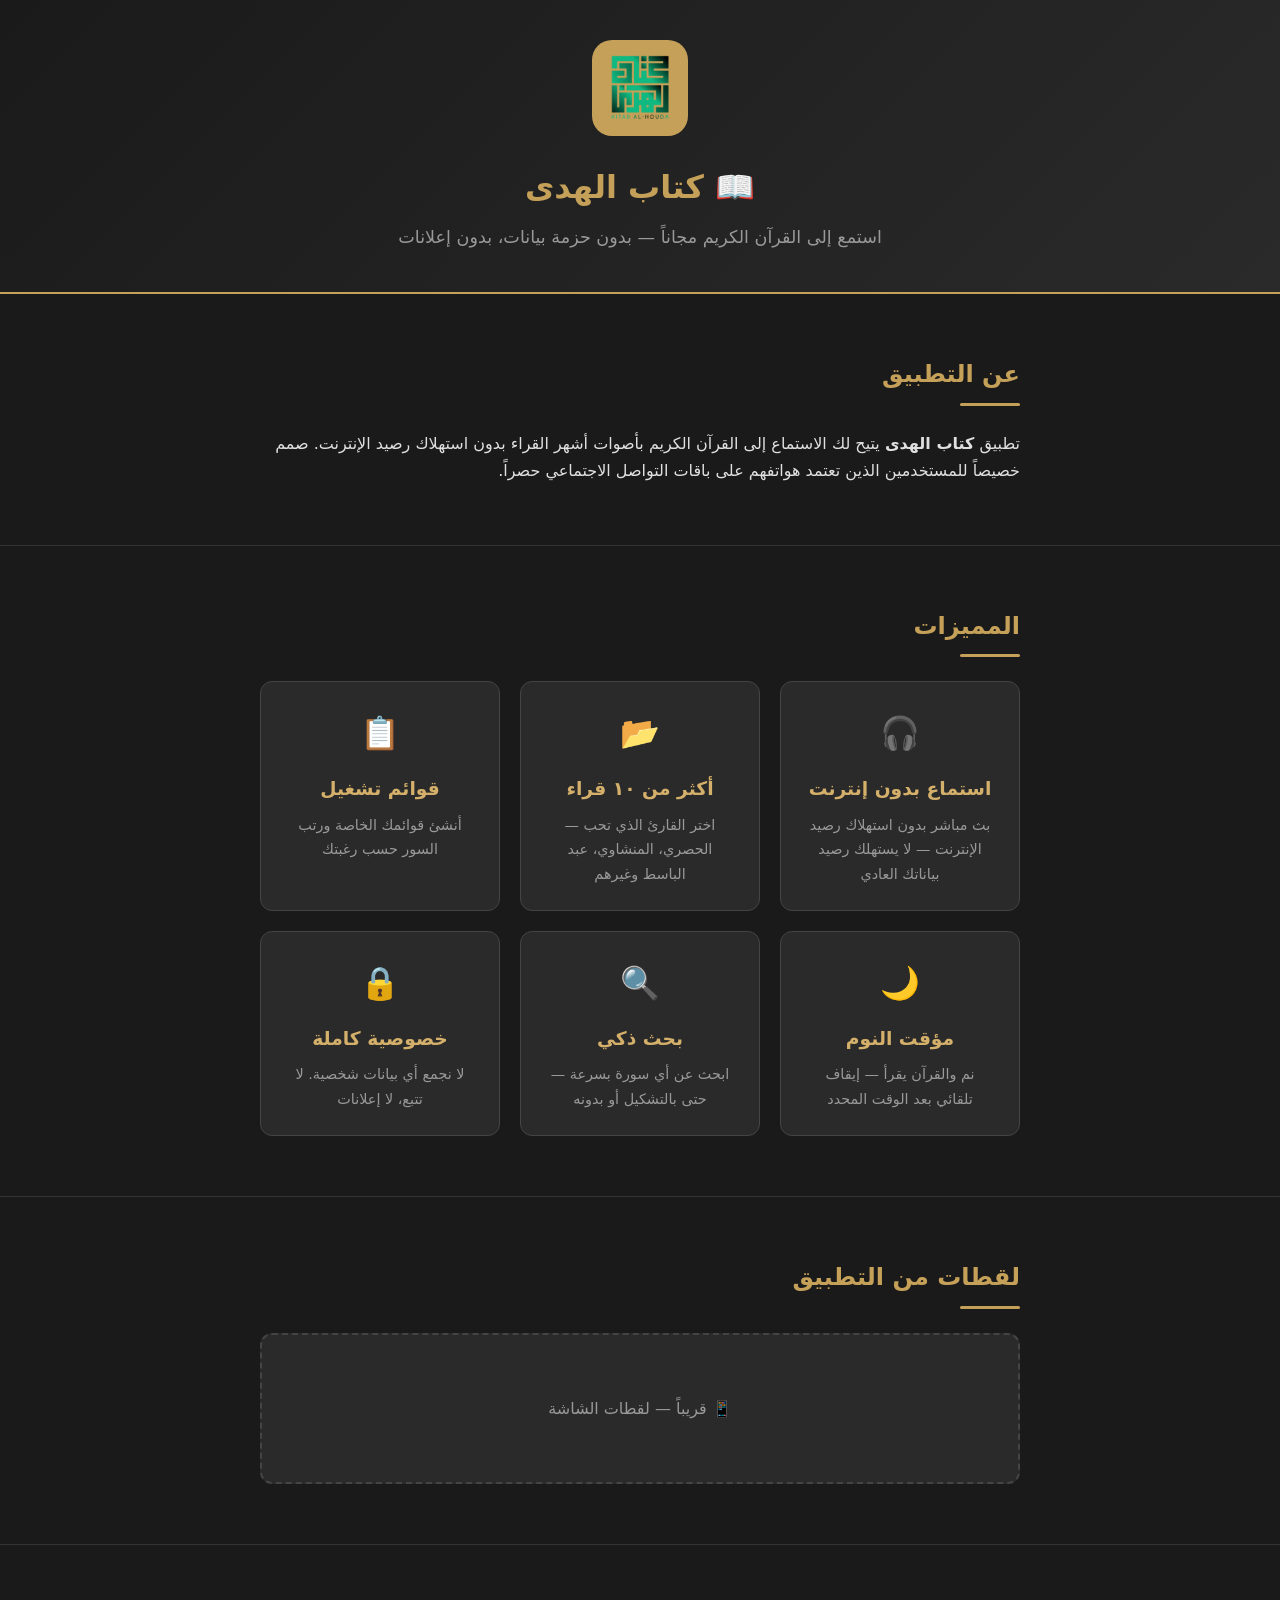
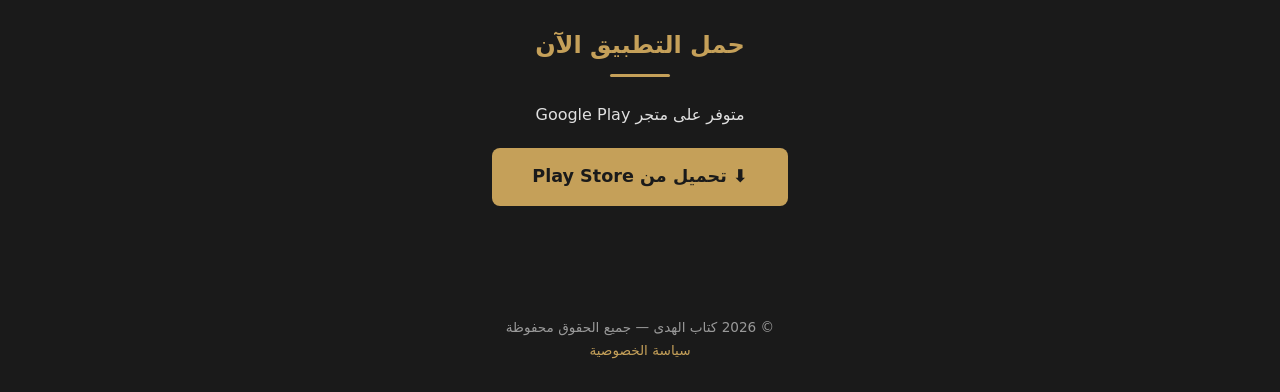
==== index.html @ c857f9ff "site: remove explicit Meta/Facebook/Messenger mentions from index and privacy page" ====
<!DOCTYPE html>
<html lang="ar" dir="rtl">
<head>
  <meta charset="UTF-8">
  <meta name="viewport" content="width=device-width, initial-scale=1.0">
  <title>كتاب الهدى — القرآن الكريم بدون إنترنت</title>
  <link rel="icon" href="assets/icon.png">
  <link rel="stylesheet" href="assets/style.css">
</head>
<body>

<header>
  <div class="container">
    <img src="assets/icon.png" alt="شعار كتاب الهدى">
    <h1>📖 كتاب الهدى</h1>
    <p>استمع إلى القرآن الكريم مجاناً — بدون حزمة بيانات، بدون إعلانات</p>
  </div>
</header>

<section id="about">
  <div class="container">
    <h2>عن التطبيق</h2>
    <p>
      تطبيق <strong>كتاب الهدى</strong> يتيح لك الاستماع إلى القرآن الكريم بأصوات أشهر القراء
      بدون استهلاك رصيد الإنترنت. صمم خصيصاً للمستخدمين الذين تعتمد هواتفهم على
      باقات التواصل الاجتماعي حصراً.
    </p>
  </div>
</section>

<section id="features">
  <div class="container">
    <h2>المميزات</h2>
    <div class="features-grid">
      <div class="feature-card">
        <div class="icon">🎧</div>
        <h3>استماع بدون إنترنت</h3>
        <p>بث مباشر بدون استهلاك رصيد الإنترنت — لا يستهلك رصيد بياناتك العادي</p>
      </div>
      <div class="feature-card">
        <div class="icon">📂</div>
        <h3>أكثر من ١٠ قراء</h3>
        <p>اختر القارئ الذي تحب — الحصري، المنشاوي، عبد الباسط وغيرهم</p>
      </div>
      <div class="feature-card">
        <div class="icon">📋</div>
        <h3>قوائم تشغيل</h3>
        <p>أنشئ قوائمك الخاصة ورتب السور حسب رغبتك</p>
      </div>
      <div class="feature-card">
        <div class="icon">🌙</div>
        <h3>مؤقت النوم</h3>
        <p>نم والقرآن يقرأ — إيقاف تلقائي بعد الوقت المحدد</p>
      </div>
      <div class="feature-card">
        <div class="icon">🔍</div>
        <h3>بحث ذكي</h3>
        <p>ابحث عن أي سورة بسرعة — حتى بالتشكيل أو بدونه</p>
      </div>
      <div class="feature-card">
        <div class="icon">🔒</div>
        <h3>خصوصية كاملة</h3>
        <p>لا نجمع أي بيانات شخصية. لا تتبع، لا إعلانات</p>
      </div>
    </div>
  </div>
</section>

<section id="screenshots">
  <div class="container">
    <h2>لقطات من التطبيق</h2>
    <div class="screenshot-area">
      📱 قريباً — لقطات الشاشة
    </div>
  </div>
</section>

<section id="download" class="cta">
  <div class="container">
    <h2>حمل التطبيق الآن</h2>
    <p>متوفر على متجر Google Play</p>
    <a href="#" class="btn">⬇️ تحميل من Play Store</a>
  </div>
</section>

<footer>
  <div class="container">
    <p>© 2026 كتاب الهدى — جميع الحقوق محفوظة</p>
    <p><a href="privacy.html">سياسة الخصوصية</a></p>
  </div>
</footer>

</body>
</html>
---- assets/style.css ----
:root {
  --gold: #C5A059;
  --gold-light: #D4B06A;
  --dark: #1a1a1a;
  --dark2: #2a2a2a;
  --text: #e0e0e0;
  --text-dim: #999;
}

*, *::before, *::after {
  margin: 0;
  padding: 0;
  box-sizing: border-box;
}

html { scroll-behavior: smooth; }

body {
  font-family: 'Segoe UI', system-ui, -apple-system, sans-serif;
  background: var(--dark);
  color: var(--text);
  line-height: 1.7;
  direction: rtl;
}

.container {
  max-width: 800px;
  margin: 0 auto;
  padding: 0 20px;
}

/* Header */
header {
  background: linear-gradient(135deg, var(--dark) 0%, var(--dark2) 100%);
  border-bottom: 2px solid var(--gold);
  padding: 40px 0;
  text-align: center;
}

header img {
  width: 96px;
  height: 96px;
  border-radius: 20px;
  margin-bottom: 16px;
}

header h1 {
  font-size: 2rem;
  color: var(--gold);
  margin-bottom: 8px;
}

header p {
  color: var(--text-dim);
  font-size: 1.1rem;
}

/* Sections */
section {
  padding: 60px 0;
  border-bottom: 1px solid #333;
}

section:last-of-type { border-bottom: none; }

h2 {
  color: var(--gold);
  font-size: 1.5rem;
  margin-bottom: 24px;
}

h2::after {
  content: '';
  display: block;
  width: 60px;
  height: 3px;
  background: var(--gold);
  margin-top: 8px;
  border-radius: 2px;
}

/* Features */
.features-grid {
  display: grid;
  grid-template-columns: repeat(auto-fit, minmax(200px, 1fr));
  gap: 20px;
}

.feature-card {
  background: var(--dark2);
  border: 1px solid #444;
  border-radius: 12px;
  padding: 24px;
  text-align: center;
  transition: border-color .3s;
}

.feature-card:hover { border-color: var(--gold); }

.feature-card .icon {
  font-size: 2rem;
  margin-bottom: 12px;
}

.feature-card h3 {
  color: var(--gold-light);
  margin-bottom: 8px;
}

.feature-card p { font-size: .9rem; color: var(--text-dim); }

/* Screenshot placeholder */
.screenshot-area {
  background: var(--dark2);
  border: 2px dashed #444;
  border-radius: 12px;
  padding: 60px 20px;
  text-align: center;
  color: var(--text-dim);
}

/* CTA */
.cta {
  text-align: center;
  padding: 80px 0;
}

.cta h2 { text-align: center; }
.cta h2::after { margin: 8px auto 0; }

.btn {
  display: inline-block;
  background: var(--gold);
  color: var(--dark);
  font-weight: bold;
  font-size: 1.1rem;
  padding: 14px 40px;
  border-radius: 8px;
  text-decoration: none;
  margin-top: 20px;
  transition: background .3s;
}

.btn:hover { background: var(--gold-light); }

footer {
  text-align: center;
  padding: 30px 0;
  color: var(--text-dim);
  font-size: .85rem;
}

footer a { color: var(--gold); text-decoration: none; }
footer a:hover { text-decoration: underline; }

/* Privacy page */
.privacy-content { padding: 40px 0; }

.privacy-content h1 {
  color: var(--gold);
  font-size: 1.8rem;
  margin-bottom: 8px;
}

.privacy-content .update-date {
  color: var(--text-dim);
  font-size: .9rem;
  margin-bottom: 32px;
}

.privacy-content h2 {
  font-size: 1.2rem;
  margin-top: 32px;
  margin-bottom: 12px;
  color: var(--gold-light);
}

.privacy-content p { margin-bottom: 16px; }
.privacy-content ul { margin: 0 20px 16px; }
.privacy-content li { margin-bottom: 8px; }

@media (max-width: 600px) {
  header h1 { font-size: 1.5rem; }
  .features-grid { grid-template-columns: 1fr; }
}
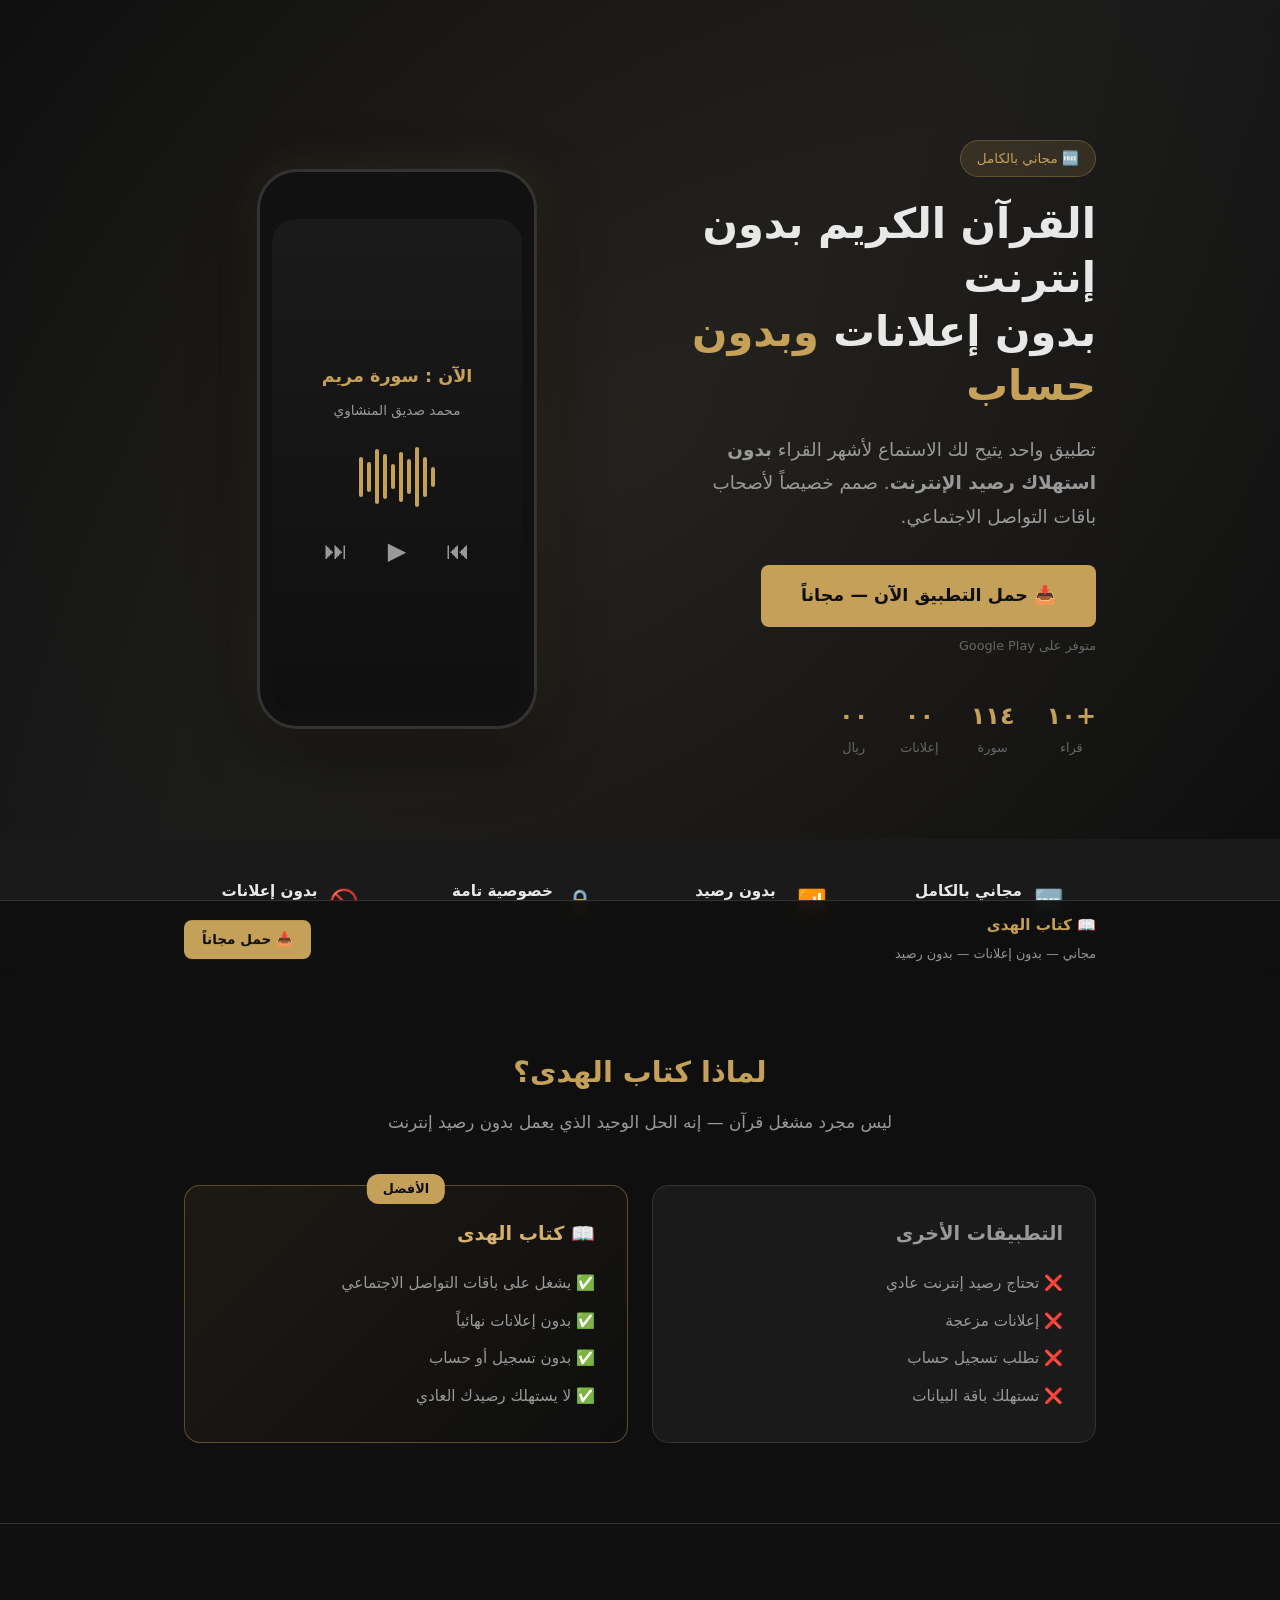
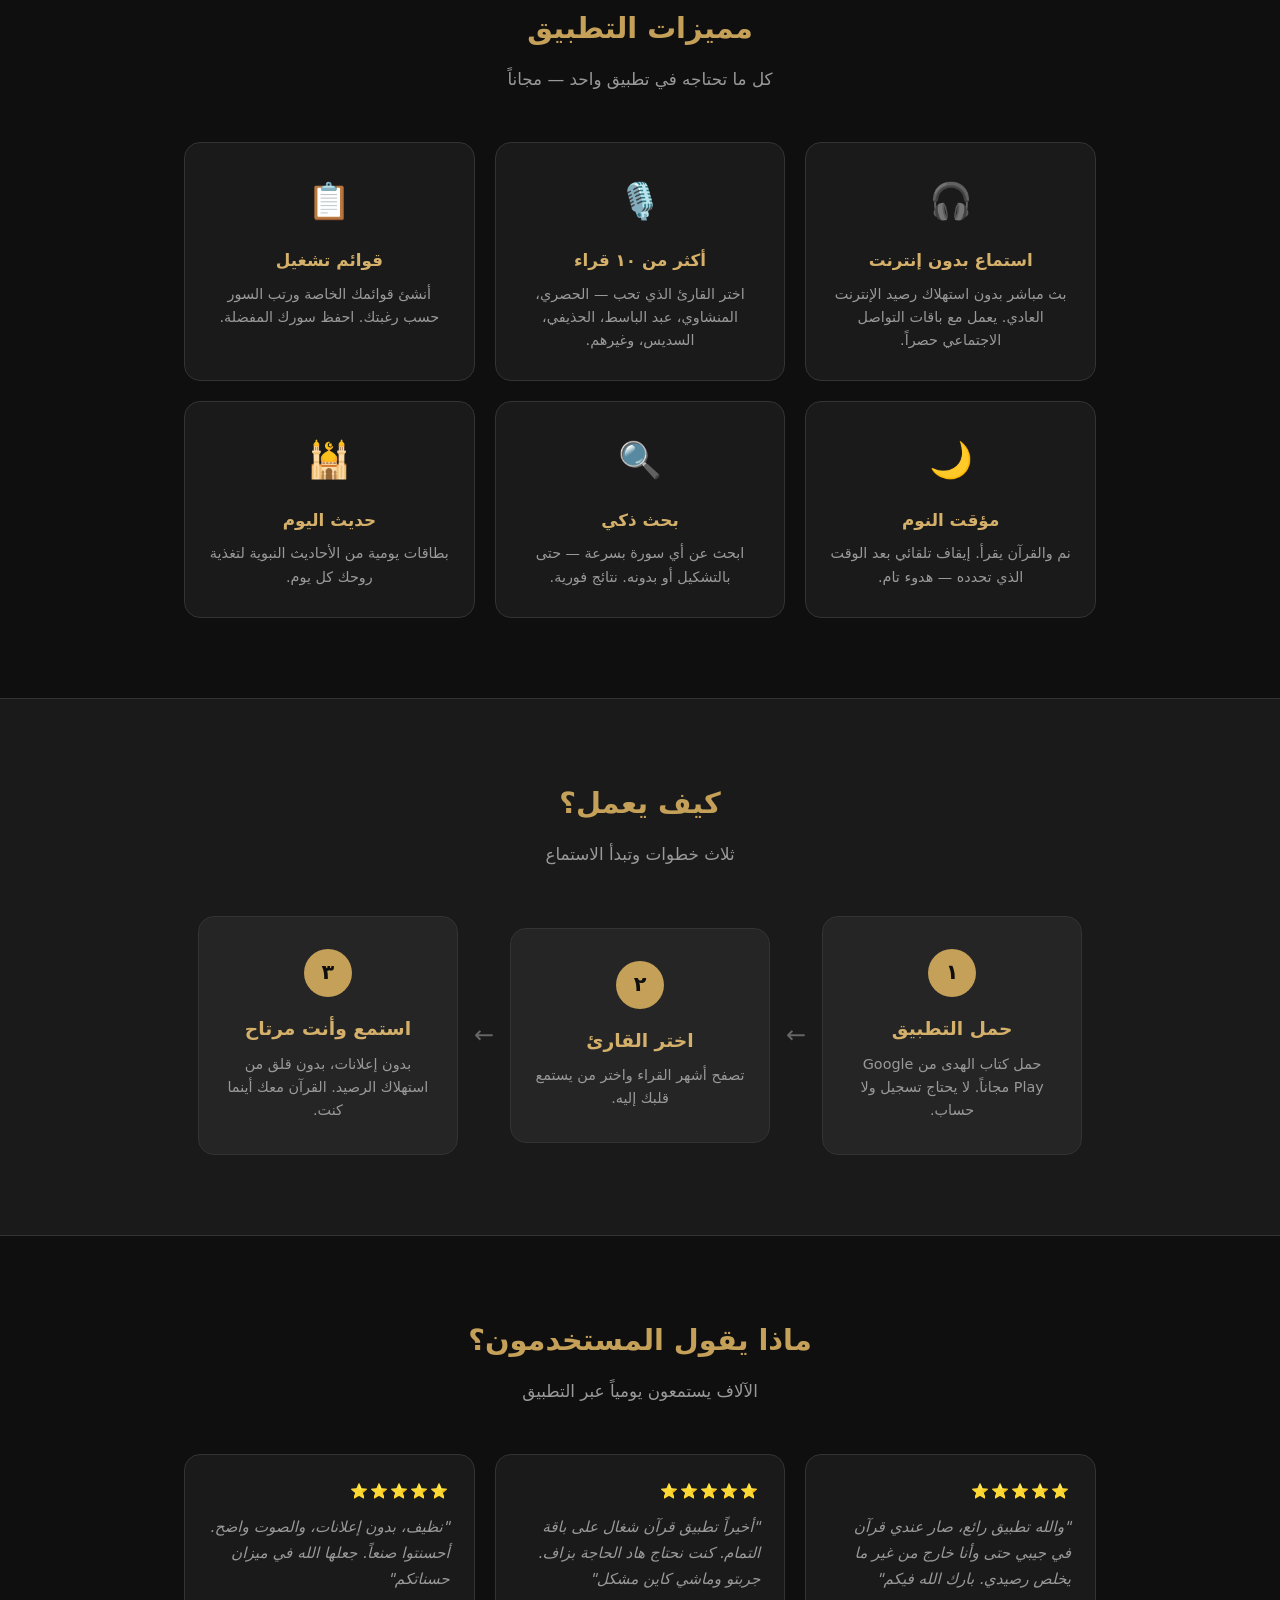
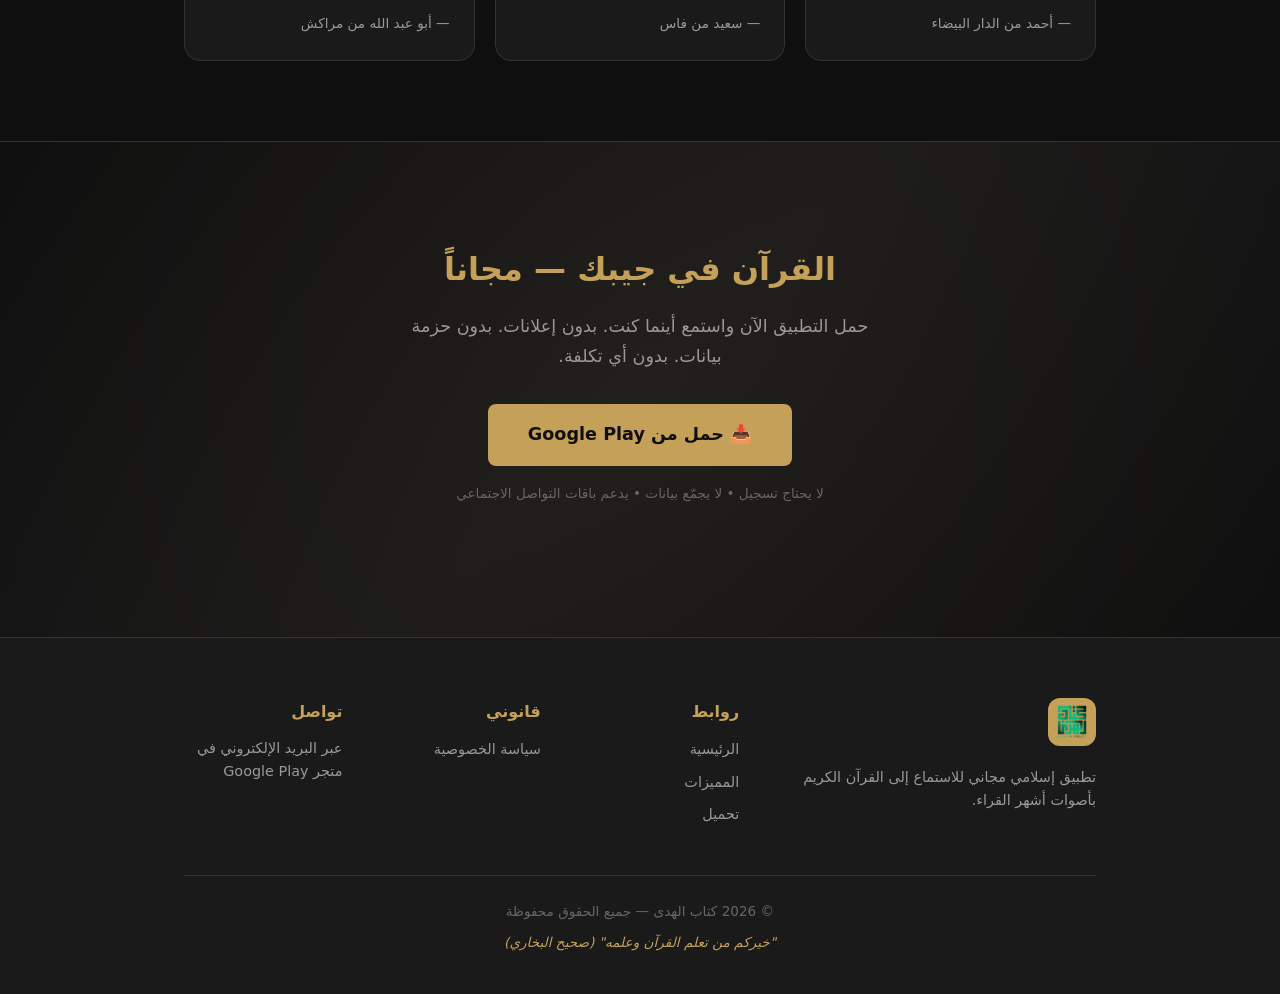
==== commit 673c09ec: "refactor: complete site redesign — conversion-focused landing page - Hero with phone mockup and anim" ====
--- a/index.html
+++ b/index.html
@@ -3,92 +3,338 @@
 <head>
   <meta charset="UTF-8">
   <meta name="viewport" content="width=device-width, initial-scale=1.0">
-  <title>كتاب الهدى — القرآن الكريم بدون إنترنت</title>
+  <title>كتاب الهدى — القرآن الكريم بدون إنترنت وبدون إعلانات</title>
+  <meta name="description" content="تطبيق إسلامي مجاني للاستماع إلى القرآن الكريم بأصوات أشهر القراء. بدون حزمة بيانات، بدون إعلانات، بدون تسجيل.">
   <link rel="icon" href="assets/icon.png">
   <link rel="stylesheet" href="assets/style.css">
+
+  <!-- Open Graph -->
+  <meta property="og:title" content="كتاب الهدى — القرآن الكريم بدون إنترنت">
+  <meta property="og:description" content="تطبيق مجاني للاستماع إلى القرآن الكريم بأصوات أشهر القراء. بدون حزمة بيانات، بدون إعلانات.">
+  <meta property="og:image" content="https://kitab-al-huda.github.io/assets/icon.png">
+  <meta property="og:url" content="https://kitab-al-huda.github.io">
+  <meta property="og:type" content="website">
+  <meta property="og:locale" content="ar_AR">
+
+  <!-- Twitter Card -->
+  <meta name="twitter:card" content="summary">
+  <meta name="twitter:title" content="كتاب الهدى — القرآن الكريم بدون إنترنت">
+  <meta name="twitter:description" content="تطبيق مجاني للاستماع إلى القرآن الكريم بأصوات أشهر القراء.">
+
+  <!-- Schema.org -->
+  <script type="application/ld+json">
+  {
+    "@context": "https://schema.org",
+    "@type": "MobileApplication",
+    "name": "كتاب الهدى",
+    "operatingSystem": "Android",
+    "applicationCategory": "Lifestyle",
+    "description": "تطبيق إسلامي مجاني للاستماع إلى القرآن الكريم. بدون حزمة بيانات، بدون إعلانات، بدون تسجيل.",
+    "offers": {
+      "@type": "Offer",
+      "price": "0",
+      "priceCurrency": "USD"
+    }
+  }
+  </script>
 </head>
 <body>
 
-<header>
-  <div class="container">
-    <img src="assets/icon.png" alt="شعار كتاب الهدى">
-    <h1>📖 كتاب الهدى</h1>
-    <p>استمع إلى القرآن الكريم مجاناً — بدون حزمة بيانات، بدون إعلانات</p>
+  <!-- ====== Sticky Nav ====== -->
+  <nav class="sticky-nav" id="stickyNav">
+    <div class="nav-inner">
+      <div class="nav-logo">
+        <img src="assets/icon.png" alt="كتاب الهدى">
+        <span>كتاب الهدى</span>
+      </div>
+      <a href="#" class="btn btn-sm nav-cta">⬇️ تحميل مجاني</a>
+    </div>
+  </nav>
+
+  <!-- ====== Hero ====== -->
+  <section class="hero">
+    <div class="container hero-grid">
+      <div class="hero-content fade-in">
+        <div class="hero-badge">🆓 مجاني بالكامل</div>
+        <h1>القرآن الكريم بدون إنترنت<br>بدون إعلانات <span class="gold-text">وبدون حساب</span></h1>
+        <p class="hero-subtitle">
+          تطبيق واحد يتيح لك الاستماع لأشهر القراء <strong>بدون استهلاك رصيد الإنترنت</strong>.
+          صمم خصيصاً لأصحاب باقات التواصل الاجتماعي.
+        </p>
+        <div class="hero-cta">
+          <a href="#" class="btn btn-lg">📥 حمل التطبيق الآن — مجاناً</a>
+          <p class="btn-caption">متوفر على Google Play</p>
+        </div>
+        <div class="hero-stats">
+          <div class="stat-item">
+            <span class="stat-num">+١٠</span>
+            <span class="stat-label">قراء</span>
+          </div>
+          <div class="stat-item">
+            <span class="stat-num">١١٤</span>
+            <span class="stat-label">سورة</span>
+          </div>
+          <div class="stat-item">
+            <span class="stat-num">٠٠</span>
+            <span class="stat-label">إعلانات</span>
+          </div>
+          <div class="stat-item">
+            <span class="stat-num">٠٠</span>
+            <span class="stat-label">ريال</span>
+          </div>
+        </div>
+      </div>
+      <div class="hero-mockup fade-in">
+        <div class="phone-mockup">
+          <div class="phone-notch"></div>
+          <div class="phone-screen">
+            <div class="mockup-player">
+              <div class="mockup-header">الآن : سورة مريم</div>
+              <div class="mockup-reciter">محمد صديق المنشاوي</div>
+              <div class="mockup-wave">
+                <span></span><span></span><span></span><span></span><span></span>
+                <span></span><span></span><span></span><span></span><span></span>
+              </div>
+              <div class="mockup-controls">
+                <span>⏮</span><span>▶️</span><span>⏭</span>
+              </div>
+            </div>
+          </div>
+        </div>
+      </div>
+    </div>
+  </section>
+
+  <!-- ====== Trust Badges ====== -->
+  <section class="trust-bar">
+    <div class="container">
+      <div class="trust-grid">
+        <div class="trust-item">
+          <span class="trust-icon">🆓</span>
+          <span>مجاني بالكامل<br><small>لا يوجد اشتراكات</small></span>
+        </div>
+        <div class="trust-item">
+          <span class="trust-icon">📶</span>
+          <span>بدون رصيد<br><small>للتواصل الاجتماعي</small></span>
+        </div>
+        <div class="trust-item">
+          <span class="trust-icon">🔒</span>
+          <span>خصوصية تامة<br><small>لا نجمّع بياناتك</small></span>
+        </div>
+        <div class="trust-item">
+          <span class="trust-icon">🚫</span>
+          <span>بدون إعلانات<br><small>تجربة نقية</small></span>
+        </div>
+      </div>
+    </div>
+  </section>
+
+  <!-- ====== Why This App ====== -->
+  <section class="section compare-section" id="why">
+    <div class="container">
+      <h2 class="section-title">لماذا كتاب الهدى؟</h2>
+      <p class="section-desc">ليس مجرد مشغل قرآن — إنه الحل الوحيد الذي يعمل بدون رصيد إنترنت</p>
+      <div class="compare-grid">
+        <div class="compare-card compare-other">
+          <h3>التطبيقات الأخرى</h3>
+          <ul>
+            <li>❌ تحتاج رصيد إنترنت عادي</li>
+            <li>❌ إعلانات مزعجة</li>
+            <li>❌ تطلب تسجيل حساب</li>
+            <li>❌ تستهلك باقة البيانات</li>
+          </ul>
+        </div>
+        <div class="compare-card compare-us">
+          <div class="compare-badge">الأفضل</div>
+          <h3>📖 كتاب الهدى</h3>
+          <ul>
+            <li>✅ يشغل على باقات التواصل الاجتماعي</li>
+            <li>✅ بدون إعلانات نهائياً</li>
+            <li>✅ بدون تسجيل أو حساب</li>
+            <li>✅ لا يستهلك رصيدك العادي</li>
+          </ul>
+        </div>
+      </div>
+    </div>
+  </section>
+
+  <!-- ====== Features ====== -->
+  <section class="section features-section" id="features">
+    <div class="container">
+      <h2 class="section-title">مميزات التطبيق</h2>
+      <p class="section-desc">كل ما تحتاجه في تطبيق واحد — مجاناً</p>
+      <div class="features-grid">
+        <div class="feature-card fade-in">
+          <div class="feature-icon">🎧</div>
+          <h3>استماع بدون إنترنت</h3>
+          <p>بث مباشر بدون استهلاك رصيد الإنترنت العادي. يعمل مع باقات التواصل الاجتماعي حصراً.</p>
+        </div>
+        <div class="feature-card fade-in">
+          <div class="feature-icon">🎙️</div>
+          <h3>أكثر من ١٠ قراء</h3>
+          <p>اختر القارئ الذي تحب — الحصري، المنشاوي، عبد الباسط، الحذيفي، السديس، وغيرهم.</p>
+        </div>
+        <div class="feature-card fade-in">
+          <div class="feature-icon">📋</div>
+          <h3>قوائم تشغيل</h3>
+          <p>أنشئ قوائمك الخاصة ورتب السور حسب رغبتك. احفظ سورك المفضلة.</p>
+        </div>
+        <div class="feature-card fade-in">
+          <div class="feature-icon">🌙</div>
+          <h3>مؤقت النوم</h3>
+          <p>نم والقرآن يقرأ. إيقاف تلقائي بعد الوقت الذي تحدده — هدوء تام.</p>
+        </div>
+        <div class="feature-card fade-in">
+          <div class="feature-icon">🔍</div>
+          <h3>بحث ذكي</h3>
+          <p>ابحث عن أي سورة بسرعة — حتى بالتشكيل أو بدونه. نتائج فورية.</p>
+        </div>
+        <div class="feature-card fade-in">
+          <div class="feature-icon">🕌</div>
+          <h3>حديث اليوم</h3>
+          <p>بطاقات يومية من الأحاديث النبوية لتغذية روحك كل يوم.</p>
+        </div>
+      </div>
+    </div>
+  </section>
+
+  <!-- ====== How It Works ====== -->
+  <section class="section how-section" id="how">
+    <div class="container">
+      <h2 class="section-title">كيف يعمل؟</h2>
+      <p class="section-desc">ثلاث خطوات وتبدأ الاستماع</p>
+      <div class="steps-grid">
+        <div class="step-card fade-in">
+          <div class="step-num">١</div>
+          <h3>حمل التطبيق</h3>
+          <p>حمل كتاب الهدى من Google Play مجاناً. لا يحتاج تسجيل ولا حساب.</p>
+        </div>
+        <div class="step-arrow">←</div>
+        <div class="step-card fade-in">
+          <div class="step-num">٢</div>
+          <h3>اختر القارئ</h3>
+          <p>تصفح أشهر القراء واختر من يستمع قلبك إليه.</p>
+        </div>
+        <div class="step-arrow">←</div>
+        <div class="step-card fade-in">
+          <div class="step-num">٣</div>
+          <h3>استمع وأنت مرتاح</h3>
+          <p>بدون إعلانات، بدون قلق من استهلاك الرصيد. القرآن معك أينما كنت.</p>
+        </div>
+      </div>
+    </div>
+  </section>
+
+  <!-- ====== Testimonials ====== -->
+  <section class="section testimonials-section" id="testimonials">
+    <div class="container">
+      <h2 class="section-title">ماذا يقول المستخدمون؟</h2>
+      <p class="section-desc">الآلاف يستمعون يومياً عبر التطبيق</p>
+      <div class="testimonials-grid">
+        <div class="testimonial-card fade-in">
+          <div class="testimonial-stars">⭐⭐⭐⭐⭐</div>
+          <p class="testimonial-text">"والله تطبيق رائع، صار عندي قرآن في جيبي حتى وأنا خارج من غير ما يخلص رصيدي. بارك الله فيكم"</p>
+          <div class="testimonial-author">
+            <span class="author-name">— أحمد من الدار البيضاء</span>
+          </div>
+        </div>
+        <div class="testimonial-card fade-in">
+          <div class="testimonial-stars">⭐⭐⭐⭐⭐</div>
+          <p class="testimonial-text">"أخيراً تطبيق قرآن شغال على باقة التمام. كنت نحتاج هاد الحاجة بزاف. جربتو وماشي كاين مشكل"</p>
+          <div class="testimonial-author">
+            <span class="author-name">— سعيد من فاس</span>
+          </div>
+        </div>
+        <div class="testimonial-card fade-in">
+          <div class="testimonial-stars">⭐⭐⭐⭐⭐</div>
+          <p class="testimonial-text">"نظيف، بدون إعلانات، والصوت واضح. أحسنتوا صنعاً. جعلها الله في ميزان حسناتكم"</p>
+          <div class="testimonial-author">
+            <span class="author-name">— أبو عبد الله من مراكش</span>
+          </div>
+        </div>
+      </div>
+    </div>
+  </section>
+
+  <!-- ====== Final CTA ====== -->
+  <section class="section final-cta" id="download">
+    <div class="container">
+      <div class="cta-content fade-in">
+        <h2>القرآن في جيبك — مجاناً</h2>
+        <p>حمل التطبيق الآن واستمع أينما كنت. بدون إعلانات. بدون حزمة بيانات. بدون أي تكلفة.</p>
+        <div class="cta-buttons">
+          <a href="#" class="btn btn-lg btn-gold">📥 حمل من Google Play</a>
+        </div>
+        <p class="cta-note">لا يحتاج تسجيل • لا يجمّع بيانات • يدعم باقات التواصل الاجتماعي</p>
+      </div>
+    </div>
+  </section>
+
+  <!-- ====== Footer ====== -->
+  <footer>
+    <div class="container">
+      <div class="footer-grid">
+        <div class="footer-col">
+          <img src="assets/icon.png" alt="كتاب الهدى" class="footer-logo">
+          <p>تطبيق إسلامي مجاني للاستماع إلى القرآن الكريم بأصوات أشهر القراء.</p>
+        </div>
+        <div class="footer-col">
+          <h4>روابط</h4>
+          <a href="index.html">الرئيسية</a>
+          <a href="#features">المميزات</a>
+          <a href="#download">تحميل</a>
+        </div>
+        <div class="footer-col">
+          <h4>قانوني</h4>
+          <a href="privacy.html">سياسة الخصوصية</a>
+        </div>
+        <div class="footer-col">
+          <h4>تواصل</h4>
+          <p>عبر البريد الإلكتروني في متجر Google Play</p>
+        </div>
+      </div>
+      <div class="footer-bottom">
+        <p>© 2026 كتاب الهدى — جميع الحقوق محفوظة</p>
+        <p class="footer-hadith">"خيركم من تعلم القرآن وعلمه" (صحيح البخاري)</p>
+      </div>
+    </div>
+  </footer>
+
+  <!-- ====== Sticky Bottom CTA ====== -->
+  <div class="bottom-bar" id="bottomBar">
+    <div class="bottom-bar-inner">
+      <div class="bottom-bar-text">
+        <strong>📖 كتاب الهدى</strong>
+        <span>مجاني — بدون إعلانات — بدون رصيد</span>
+      </div>
+      <a href="#" class="btn btn-sm">📥 حمل مجاناً</a>
+    </div>
   </div>
-</header>
-
-<section id="about">
-  <div class="container">
-    <h2>عن التطبيق</h2>
-    <p>
-      تطبيق <strong>كتاب الهدى</strong> يتيح لك الاستماع إلى القرآن الكريم بأصوات أشهر القراء
-      بدون استهلاك رصيد الإنترنت. صمم خصيصاً للمستخدمين الذين تعتمد هواتفهم على
-      باقات التواصل الاجتماعي حصراً.
-    </p>
-  </div>
-</section>
-
-<section id="features">
-  <div class="container">
-    <h2>المميزات</h2>
-    <div class="features-grid">
-      <div class="feature-card">
-        <div class="icon">🎧</div>
-        <h3>استماع بدون إنترنت</h3>
-        <p>بث مباشر بدون استهلاك رصيد الإنترنت — لا يستهلك رصيد بياناتك العادي</p>
-      </div>
-      <div class="feature-card">
-        <div class="icon">📂</div>
-        <h3>أكثر من ١٠ قراء</h3>
-        <p>اختر القارئ الذي تحب — الحصري، المنشاوي، عبد الباسط وغيرهم</p>
-      </div>
-      <div class="feature-card">
-        <div class="icon">📋</div>
-        <h3>قوائم تشغيل</h3>
-        <p>أنشئ قوائمك الخاصة ورتب السور حسب رغبتك</p>
-      </div>
-      <div class="feature-card">
-        <div class="icon">🌙</div>
-        <h3>مؤقت النوم</h3>
-        <p>نم والقرآن يقرأ — إيقاف تلقائي بعد الوقت المحدد</p>
-      </div>
-      <div class="feature-card">
-        <div class="icon">🔍</div>
-        <h3>بحث ذكي</h3>
-        <p>ابحث عن أي سورة بسرعة — حتى بالتشكيل أو بدونه</p>
-      </div>
-      <div class="feature-card">
-        <div class="icon">🔒</div>
-        <h3>خصوصية كاملة</h3>
-        <p>لا نجمع أي بيانات شخصية. لا تتبع، لا إعلانات</p>
-      </div>
-    </div>
-  </div>
-</section>
-
-<section id="screenshots">
-  <div class="container">
-    <h2>لقطات من التطبيق</h2>
-    <div class="screenshot-area">
-      📱 قريباً — لقطات الشاشة
-    </div>
-  </div>
-</section>
-
-<section id="download" class="cta">
-  <div class="container">
-    <h2>حمل التطبيق الآن</h2>
-    <p>متوفر على متجر Google Play</p>
-    <a href="#" class="btn">⬇️ تحميل من Play Store</a>
-  </div>
-</section>
-
-<footer>
-  <div class="container">
-    <p>© 2026 كتاب الهدى — جميع الحقوق محفوظة</p>
-    <p><a href="privacy.html">سياسة الخصوصية</a></p>
-  </div>
-</footer>
-
+
+  <!-- ====== Scroll Animations ====== -->
+  <script>
+    const observer = new IntersectionObserver((entries) => {
+      entries.forEach(entry => {
+        if (entry.isIntersecting) {
+          entry.target.classList.add('visible');
+        }
+      });
+    }, { threshold: 0.1 });
+
+    document.querySelectorAll('.fade-in').forEach(el => observer.observe(el));
+
+    // Bottom bar appears on scroll
+    const bottomBar = document.getElementById('bottomBar');
+    let lastScroll = 0;
+    window.addEventListener('scroll', () => {
+      const currentScroll = window.scrollY;
+      if (currentScroll > 400) {
+        bottomBar.classList.add('visible');
+      } else {
+        bottomBar.classList.remove('visible');
+      }
+      lastScroll = currentScroll;
+    });
+  </script>
 </body>
 </html>
--- a/assets/style.css
+++ b/assets/style.css
@@ -1,10 +1,14 @@
 :root {
   --gold: #C5A059;
   --gold-light: #D4B06A;
-  --dark: #1a1a1a;
-  --dark2: #2a2a2a;
-  --text: #e0e0e0;
+  --gold-glow: rgba(197, 160, 89, 0.15);
+  --dark: #0f0f0f;
+  --dark2: #1a1a1a;
+  --dark3: #252525;
+  --text: #e8e8e8;
   --text-dim: #999;
+  --text-muted: #666;
+  --border: #333;
 }
 
 *, *::before, *::after {
@@ -24,162 +28,629 @@
 }
 
 .container {
-  max-width: 800px;
+  max-width: 960px;
   margin: 0 auto;
-  padding: 0 20px;
-}
-
-/* Header */
-header {
-  background: linear-gradient(135deg, var(--dark) 0%, var(--dark2) 100%);
-  border-bottom: 2px solid var(--gold);
+  padding: 0 24px;
+}
+
+/* ====== Typography ====== */
+.gold-text { color: var(--gold); }
+.section-title {
+  color: var(--gold);
+  font-size: 1.8rem;
+  text-align: center;
+  margin-bottom: 12px;
+}
+.section-desc {
+  text-align: center;
+  color: var(--text-dim);
+  font-size: 1.05rem;
+  margin-bottom: 48px;
+  max-width: 600px;
+  margin-left: auto;
+  margin-right: auto;
+}
+.section {
+  padding: 80px 0;
+  border-bottom: 1px solid var(--border);
+}
+.section:last-of-type { border-bottom: none; }
+
+/* ====== Sticky Nav ====== */
+.sticky-nav {
+  position: fixed;
+  top: 0;
+  left: 0;
+  right: 0;
+  z-index: 100;
+  background: rgba(15, 15, 15, 0.92);
+  backdrop-filter: blur(12px);
+  -webkit-backdrop-filter: blur(12px);
+  border-bottom: 1px solid var(--border);
+  transform: translateY(-100%);
+  transition: transform 0.3s ease;
+}
+.sticky-nav.visible { transform: translateY(0); }
+.nav-inner {
+  max-width: 960px;
+  margin: 0 auto;
+  padding: 10px 24px;
+  display: flex;
+  align-items: center;
+  justify-content: space-between;
+}
+.nav-logo {
+  display: flex;
+  align-items: center;
+  gap: 10px;
+}
+.nav-logo img {
+  width: 36px;
+  height: 36px;
+  border-radius: 8px;
+}
+.nav-logo span {
+  color: var(--gold);
+  font-weight: bold;
+  font-size: 1rem;
+}
+
+/* ====== Buttons ====== */
+.btn {
+  display: inline-flex;
+  align-items: center;
+  gap: 6px;
+  background: var(--gold);
+  color: var(--dark);
+  font-weight: bold;
+  font-size: 0.95rem;
+  padding: 12px 28px;
+  border-radius: 8px;
+  text-decoration: none;
+  transition: all 0.3s ease;
+  border: none;
+  cursor: pointer;
+}
+.btn:hover {
+  background: var(--gold-light);
+  transform: translateY(-2px);
+  box-shadow: 0 8px 30px rgba(197, 160, 89, 0.3);
+}
+.btn-sm { padding: 8px 18px; font-size: 0.85rem; }
+.btn-lg { padding: 16px 40px; font-size: 1.1rem; }
+.btn-gold { background: var(--gold); }
+
+/* ====== Hero ====== */
+.hero {
+  padding: 140px 0 80px;
+  background: linear-gradient(135deg, #0f0f0f 0%, #1a1a1a 50%, #0f0f0f 100%);
+  position: relative;
+  overflow: hidden;
+}
+.hero::before {
+  content: '';
+  position: absolute;
+  top: -50%;
+  left: -50%;
+  width: 200%;
+  height: 200%;
+  background: radial-gradient(circle at 50% 50%, var(--gold-glow) 0%, transparent 50%);
+  opacity: 0.4;
+  pointer-events: none;
+}
+.hero-grid {
+  display: grid;
+  grid-template-columns: 1fr 1fr;
+  gap: 60px;
+  align-items: center;
+  position: relative;
+  z-index: 1;
+}
+.hero-badge {
+  display: inline-block;
+  background: rgba(197, 160, 89, 0.15);
+  color: var(--gold);
+  border: 1px solid rgba(197, 160, 89, 0.3);
+  padding: 6px 16px;
+  border-radius: 20px;
+  font-size: 0.85rem;
+  margin-bottom: 20px;
+}
+.hero h1 {
+  font-size: 2.6rem;
+  line-height: 1.3;
+  margin-bottom: 20px;
+}
+.hero-subtitle {
+  font-size: 1.15rem;
+  color: var(--text-dim);
+  margin-bottom: 32px;
+  line-height: 1.8;
+}
+.hero-cta { margin-bottom: 40px; }
+.btn-caption {
+  margin-top: 8px;
+  font-size: 0.8rem;
+  color: var(--text-muted);
+}
+
+/* Stats */
+.hero-stats {
+  display: flex;
+  gap: 32px;
+}
+.stat-item {
+  display: flex;
+  flex-direction: column;
+  align-items: center;
+}
+.stat-num {
+  font-size: 1.5rem;
+  font-weight: bold;
+  color: var(--gold);
+}
+.stat-label {
+  font-size: 0.8rem;
+  color: var(--text-muted);
+}
+
+/* ====== Phone Mockup ====== */
+.phone-mockup {
+  width: 280px;
+  height: 560px;
+  background: #111;
+  border-radius: 40px;
+  border: 3px solid #333;
+  padding: 12px;
+  position: relative;
+  margin: 0 auto;
+  box-shadow: 0 20px 60px rgba(0,0,0,0.5), 0 0 40px var(--gold-glow);
+}
+.phone-notch {
+  width: 120px;
+  height: 24px;
+  background: #111;
+  border-radius: 0 0 16px 16px;
+  margin: -1px auto 12px;
+  position: relative;
+  z-index: 2;
+}
+.phone-screen {
+  background: linear-gradient(180deg, #1a1a1a 0%, #0f0f0f 100%);
+  border-radius: 24px;
+  height: calc(100% - 36px);
+  overflow: hidden;
+  display: flex;
+  align-items: center;
+  justify-content: center;
+}
+.mockup-player {
+  text-align: center;
+  padding: 20px;
+}
+.mockup-header {
+  color: var(--gold);
+  font-size: 1.1rem;
+  font-weight: bold;
+  margin-bottom: 8px;
+}
+.mockup-reciter {
+  color: var(--text-dim);
+  font-size: 0.85rem;
+  margin-bottom: 24px;
+}
+.mockup-wave {
+  display: flex;
+  align-items: center;
+  justify-content: center;
+  gap: 4px;
+  height: 60px;
+  margin-bottom: 24px;
+}
+.mockup-wave span {
+  width: 4px;
+  background: var(--gold);
+  border-radius: 2px;
+  animation: wave 1.2s ease-in-out infinite;
+}
+.mockup-wave span:nth-child(1) { height: 20px; animation-delay: 0s; }
+.mockup-wave span:nth-child(2) { height: 40px; animation-delay: 0.1s; }
+.mockup-wave span:nth-child(3) { height: 60px; animation-delay: 0.2s; }
+.mockup-wave span:nth-child(4) { height: 35px; animation-delay: 0.3s; }
+.mockup-wave span:nth-child(5) { height: 50px; animation-delay: 0.4s; }
+.mockup-wave span:nth-child(6) { height: 25px; animation-delay: 0.5s; }
+.mockup-wave span:nth-child(7) { height: 45px; animation-delay: 0.6s; }
+.mockup-wave span:nth-child(8) { height: 55px; animation-delay: 0.7s; }
+.mockup-wave span:nth-child(9) { height: 30px; animation-delay: 0.8s; }
+.mockup-wave span:nth-child(10) { height: 40px; animation-delay: 0.9s; }
+
+@keyframes wave {
+  0%, 100% { transform: scaleY(0.5); opacity: 0.5; }
+  50% { transform: scaleY(1); opacity: 1; }
+}
+.mockup-controls {
+  display: flex;
+  justify-content: center;
+  gap: 40px;
+  font-size: 1.5rem;
+  color: var(--text-dim);
+}
+
+/* ====== Trust Bar ====== */
+.trust-bar {
   padding: 40px 0;
-  text-align: center;
-}
-
-header img {
-  width: 96px;
-  height: 96px;
-  border-radius: 20px;
-  margin-bottom: 16px;
-}
-
-header h1 {
-  font-size: 2rem;
-  color: var(--gold);
-  margin-bottom: 8px;
-}
-
-header p {
-  color: var(--text-dim);
-  font-size: 1.1rem;
-}
-
-/* Sections */
-section {
-  padding: 60px 0;
-  border-bottom: 1px solid #333;
-}
-
-section:last-of-type { border-bottom: none; }
-
-h2 {
-  color: var(--gold);
-  font-size: 1.5rem;
-  margin-bottom: 24px;
-}
-
-h2::after {
-  content: '';
+  background: var(--dark2);
+  border-bottom: 1px solid var(--border);
+}
+.trust-grid {
+  display: grid;
+  grid-template-columns: repeat(4, 1fr);
+  gap: 20px;
+}
+.trust-item {
+  display: flex;
+  align-items: center;
+  justify-content: center;
+  gap: 12px;
+  text-align: center;
+  font-size: 0.95rem;
+  font-weight: 600;
+  color: var(--text);
+}
+.trust-item small {
   display: block;
-  width: 60px;
-  height: 3px;
+  font-weight: 400;
+  color: var(--text-dim);
+  font-size: 0.8rem;
+}
+.trust-icon { font-size: 1.5rem; }
+
+/* ====== Compare Section ====== */
+.compare-grid {
+  display: grid;
+  grid-template-columns: 1fr 1fr;
+  gap: 24px;
+}
+.compare-card {
+  background: var(--dark2);
+  border: 1px solid var(--border);
+  border-radius: 16px;
+  padding: 32px;
+  position: relative;
+  transition: border-color 0.3s;
+}
+.compare-us {
+  border-color: rgba(197, 160, 89, 0.4);
+  background: linear-gradient(135deg, rgba(197, 160, 89, 0.08), transparent);
+}
+.compare-us:hover { border-color: var(--gold); }
+.compare-badge {
+  position: absolute;
+  top: -12px;
+  left: 50%;
+  transform: translateX(-50%);
   background: var(--gold);
-  margin-top: 8px;
-  border-radius: 2px;
-}
-
-/* Features */
+  color: var(--dark);
+  padding: 4px 16px;
+  border-radius: 12px;
+  font-size: 0.8rem;
+  font-weight: bold;
+}
+.compare-card h3 {
+  font-size: 1.2rem;
+  margin-bottom: 20px;
+  color: var(--gold-light);
+}
+.compare-other h3 { color: var(--text-dim); }
+.compare-card ul {
+  list-style: none;
+  display: flex;
+  flex-direction: column;
+  gap: 12px;
+}
+.compare-card li {
+  font-size: 0.95rem;
+  color: var(--text-dim);
+}
+
+/* ====== Features ====== */
 .features-grid {
   display: grid;
-  grid-template-columns: repeat(auto-fit, minmax(200px, 1fr));
+  grid-template-columns: repeat(3, 1fr);
   gap: 20px;
 }
-
 .feature-card {
   background: var(--dark2);
-  border: 1px solid #444;
-  border-radius: 12px;
-  padding: 24px;
-  text-align: center;
-  transition: border-color .3s;
-}
-
-.feature-card:hover { border-color: var(--gold); }
-
-.feature-card .icon {
-  font-size: 2rem;
-  margin-bottom: 12px;
-}
-
+  border: 1px solid var(--border);
+  border-radius: 16px;
+  padding: 28px 24px;
+  text-align: center;
+  transition: all 0.3s ease;
+}
+.feature-card:hover {
+  border-color: var(--gold);
+  transform: translateY(-4px);
+  box-shadow: 0 12px 40px rgba(197, 160, 89, 0.1);
+}
+.feature-icon {
+  font-size: 2.2rem;
+  margin-bottom: 16px;
+}
 .feature-card h3 {
   color: var(--gold-light);
   margin-bottom: 8px;
-}
-
-.feature-card p { font-size: .9rem; color: var(--text-dim); }
-
-/* Screenshot placeholder */
-.screenshot-area {
-  background: var(--dark2);
-  border: 2px dashed #444;
-  border-radius: 12px;
-  padding: 60px 20px;
-  text-align: center;
-  color: var(--text-dim);
-}
-
-/* CTA */
-.cta {
-  text-align: center;
-  padding: 80px 0;
-}
-
-.cta h2 { text-align: center; }
-.cta h2::after { margin: 8px auto 0; }
-
-.btn {
-  display: inline-block;
+  font-size: 1.05rem;
+}
+.feature-card p {
+  font-size: 0.9rem;
+  color: var(--text-dim);
+  line-height: 1.6;
+}
+
+/* ====== How It Works ====== */
+.how-section { background: var(--dark2); }
+.steps-grid {
+  display: flex;
+  align-items: center;
+  justify-content: center;
+  gap: 16px;
+}
+.step-card {
+  flex: 1;
+  background: var(--dark3);
+  border: 1px solid var(--border);
+  border-radius: 16px;
+  padding: 32px 24px;
+  text-align: center;
+  transition: border-color 0.3s;
+  max-width: 260px;
+}
+.step-card:hover { border-color: var(--gold); }
+.step-num {
+  width: 48px;
+  height: 48px;
   background: var(--gold);
   color: var(--dark);
+  font-size: 1.3rem;
   font-weight: bold;
+  border-radius: 50%;
+  display: flex;
+  align-items: center;
+  justify-content: center;
+  margin: 0 auto 16px;
+}
+.step-card h3 {
+  color: var(--gold-light);
+  margin-bottom: 8px;
+}
+.step-card p {
+  font-size: 0.9rem;
+  color: var(--text-dim);
+  line-height: 1.6;
+}
+.step-arrow {
+  font-size: 1.5rem;
+  color: var(--text-muted);
+  flex-shrink: 0;
+}
+
+/* ====== Testimonials ====== */
+.testimonials-grid {
+  display: grid;
+  grid-template-columns: repeat(3, 1fr);
+  gap: 20px;
+}
+.testimonial-card {
+  background: var(--dark2);
+  border: 1px solid var(--border);
+  border-radius: 16px;
+  padding: 24px;
+  transition: border-color 0.3s;
+}
+.testimonial-card:hover { border-color: var(--gold); }
+.testimonial-stars {
+  font-size: 0.9rem;
+  margin-bottom: 12px;
+  letter-spacing: 2px;
+}
+.testimonial-text {
+  font-size: 0.95rem;
+  color: var(--text-dim);
+  line-height: 1.7;
+  margin-bottom: 16px;
+  font-style: italic;
+}
+.testimonial-author .author-name {
+  font-size: 0.85rem;
+  color: var(--text-dim);
+}
+
+/* ====== Final CTA ====== */
+.final-cta {
+  background: linear-gradient(135deg, #0f0f0f 0%, #1a1a1a 50%, #0f0f0f 100%);
+  text-align: center;
+  padding: 100px 0;
+  position: relative;
+  overflow: hidden;
+}
+.final-cta::before {
+  content: '';
+  position: absolute;
+  top: -50%;
+  left: -50%;
+  width: 200%;
+  height: 200%;
+  background: radial-gradient(circle at 50% 50%, var(--gold-glow) 0%, transparent 50%);
+  opacity: 0.3;
+  pointer-events: none;
+}
+.cta-content { position: relative; z-index: 1; }
+.cta-content h2 {
+  font-size: 2rem;
+  color: var(--gold);
+  margin-bottom: 16px;
+}
+.cta-content p {
+  color: var(--text-dim);
   font-size: 1.1rem;
-  padding: 14px 40px;
-  border-radius: 8px;
+  max-width: 500px;
+  margin: 0 auto 32px;
+}
+.cta-buttons { margin-bottom: 16px; }
+.cta-note {
+  font-size: 0.85rem !important;
+  color: var(--text-muted) !important;
+}
+
+/* ====== Footer ====== */
+footer {
+  padding: 60px 0 40px;
+  background: var(--dark2);
+  border-top: 1px solid var(--border);
+}
+.footer-grid {
+  display: grid;
+  grid-template-columns: 2fr 1fr 1fr 1fr;
+  gap: 40px;
+  margin-bottom: 40px;
+}
+.footer-logo {
+  width: 48px;
+  height: 48px;
+  border-radius: 12px;
+  margin-bottom: 12px;
+}
+.footer-col p {
+  font-size: 0.9rem;
+  color: var(--text-dim);
+  line-height: 1.6;
+}
+.footer-col h4 {
+  color: var(--gold);
+  margin-bottom: 12px;
+  font-size: 1rem;
+}
+.footer-col a {
+  display: block;
+  color: var(--text-dim);
   text-decoration: none;
-  margin-top: 20px;
-  transition: background .3s;
-}
-
-.btn:hover { background: var(--gold-light); }
-
-footer {
-  text-align: center;
-  padding: 30px 0;
-  color: var(--text-dim);
-  font-size: .85rem;
-}
-
-footer a { color: var(--gold); text-decoration: none; }
-footer a:hover { text-decoration: underline; }
-
-/* Privacy page */
-.privacy-content { padding: 40px 0; }
-
-.privacy-content h1 {
-  color: var(--gold);
-  font-size: 1.8rem;
+  font-size: 0.9rem;
   margin-bottom: 8px;
-}
-
-.privacy-content .update-date {
-  color: var(--text-dim);
-  font-size: .9rem;
-  margin-bottom: 32px;
-}
-
-.privacy-content h2 {
-  font-size: 1.2rem;
-  margin-top: 32px;
-  margin-bottom: 12px;
-  color: var(--gold-light);
-}
-
-.privacy-content p { margin-bottom: 16px; }
-.privacy-content ul { margin: 0 20px 16px; }
-.privacy-content li { margin-bottom: 8px; }
-
-@media (max-width: 600px) {
-  header h1 { font-size: 1.5rem; }
+  transition: color 0.3s;
+}
+.footer-col a:hover { color: var(--gold); }
+.footer-bottom {
+  border-top: 1px solid var(--border);
+  padding-top: 24px;
+  text-align: center;
+}
+.footer-bottom p {
+  font-size: 0.85rem;
+  color: var(--text-muted);
+}
+.footer-hadith {
+  color: var(--gold) !important;
+  margin-top: 8px;
+  font-style: italic;
+}
+
+/* ====== Sticky Bottom CTA ====== */
+.bottom-bar {
+  position: fixed;
+  bottom: 0;
+  left: 0;
+  right: 0;
+  z-index: 99;
+  background: rgba(15, 15, 15, 0.95);
+  backdrop-filter: blur(12px);
+  -webkit-backdrop-filter: blur(12px);
+  border-top: 1px solid var(--border);
+  transform: translateY(100%);
+  transition: transform 0.3s ease;
+  padding: 12px 0;
+}
+.bottom-bar.visible { transform: translateY(0); }
+.bottom-bar-inner {
+  max-width: 960px;
+  margin: 0 auto;
+  padding: 0 24px;
+  display: flex;
+  align-items: center;
+  justify-content: space-between;
+}
+.bottom-bar-text strong {
+  display: block;
+  color: var(--gold);
+  font-size: 0.95rem;
+}
+.bottom-bar-text span {
+  font-size: 0.8rem;
+  color: var(--text-dim);
+}
+
+/* ====== Animations ====== */
+.fade-in {
+  opacity: 0;
+  transform: translateY(30px);
+  transition: opacity 0.6s ease, transform 0.6s ease;
+}
+.fade-in.visible {
+  opacity: 1;
+  transform: translateY(0);
+}
+
+/* ====== Responsive ====== */
+@media (max-width: 768px) {
+  .hero-grid {
+    grid-template-columns: 1fr;
+    gap: 40px;
+    text-align: center;
+  }
+  .hero h1 {
+    font-size: 1.8rem;
+  }
+  .hero-stats {
+    justify-content: center;
+  }
+  .phone-mockup {
+    width: 220px;
+    height: 440px;
+  }
+  .trust-grid {
+    grid-template-columns: repeat(2, 1fr);
+    gap: 16px;
+  }
+  .trust-item { flex-direction: column; }
+  .compare-grid {
+    grid-template-columns: 1fr;
+    gap: 16px;
+  }
+  .features-grid {
+    grid-template-columns: repeat(2, 1fr);
+    gap: 16px;
+  }
+  .steps-grid {
+    flex-direction: column;
+    gap: 12px;
+  }
+  .step-arrow { transform: rotate(90deg); }
+  .testimonials-grid {
+    grid-template-columns: 1fr;
+    gap: 16px;
+  }
+  .footer-grid {
+    grid-template-columns: 1fr 1fr;
+    gap: 24px;
+  }
+  .bottom-bar-text span { display: none; }
+  .section-title { font-size: 1.4rem; }
+  .section { padding: 60px 0; }
+}
+
+@media (max-width: 480px) {
+  .hero h1 { font-size: 1.5rem; }
   .features-grid { grid-template-columns: 1fr; }
-}
+  .footer-grid { grid-template-columns: 1fr; }
+  .nav-logo span { display: none; }
+  .hero { padding: 120px 0 60px; }
+}
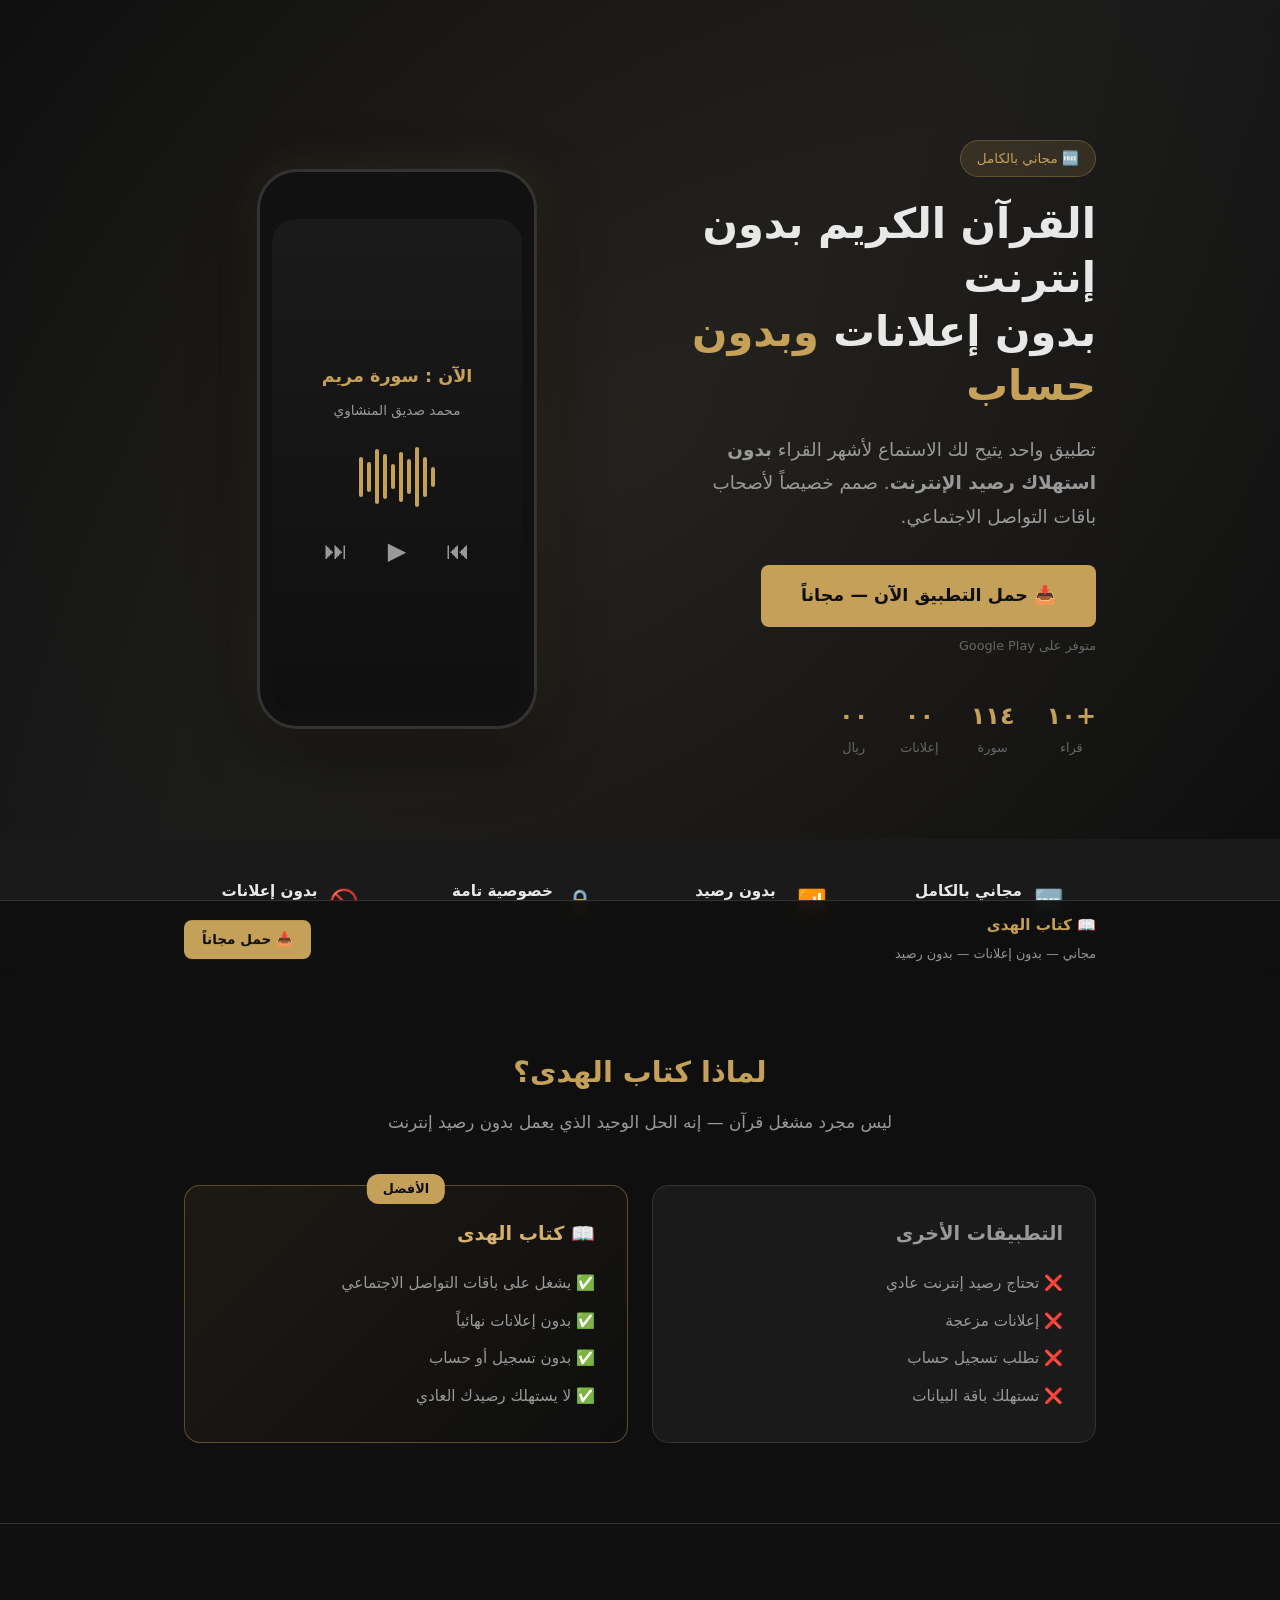
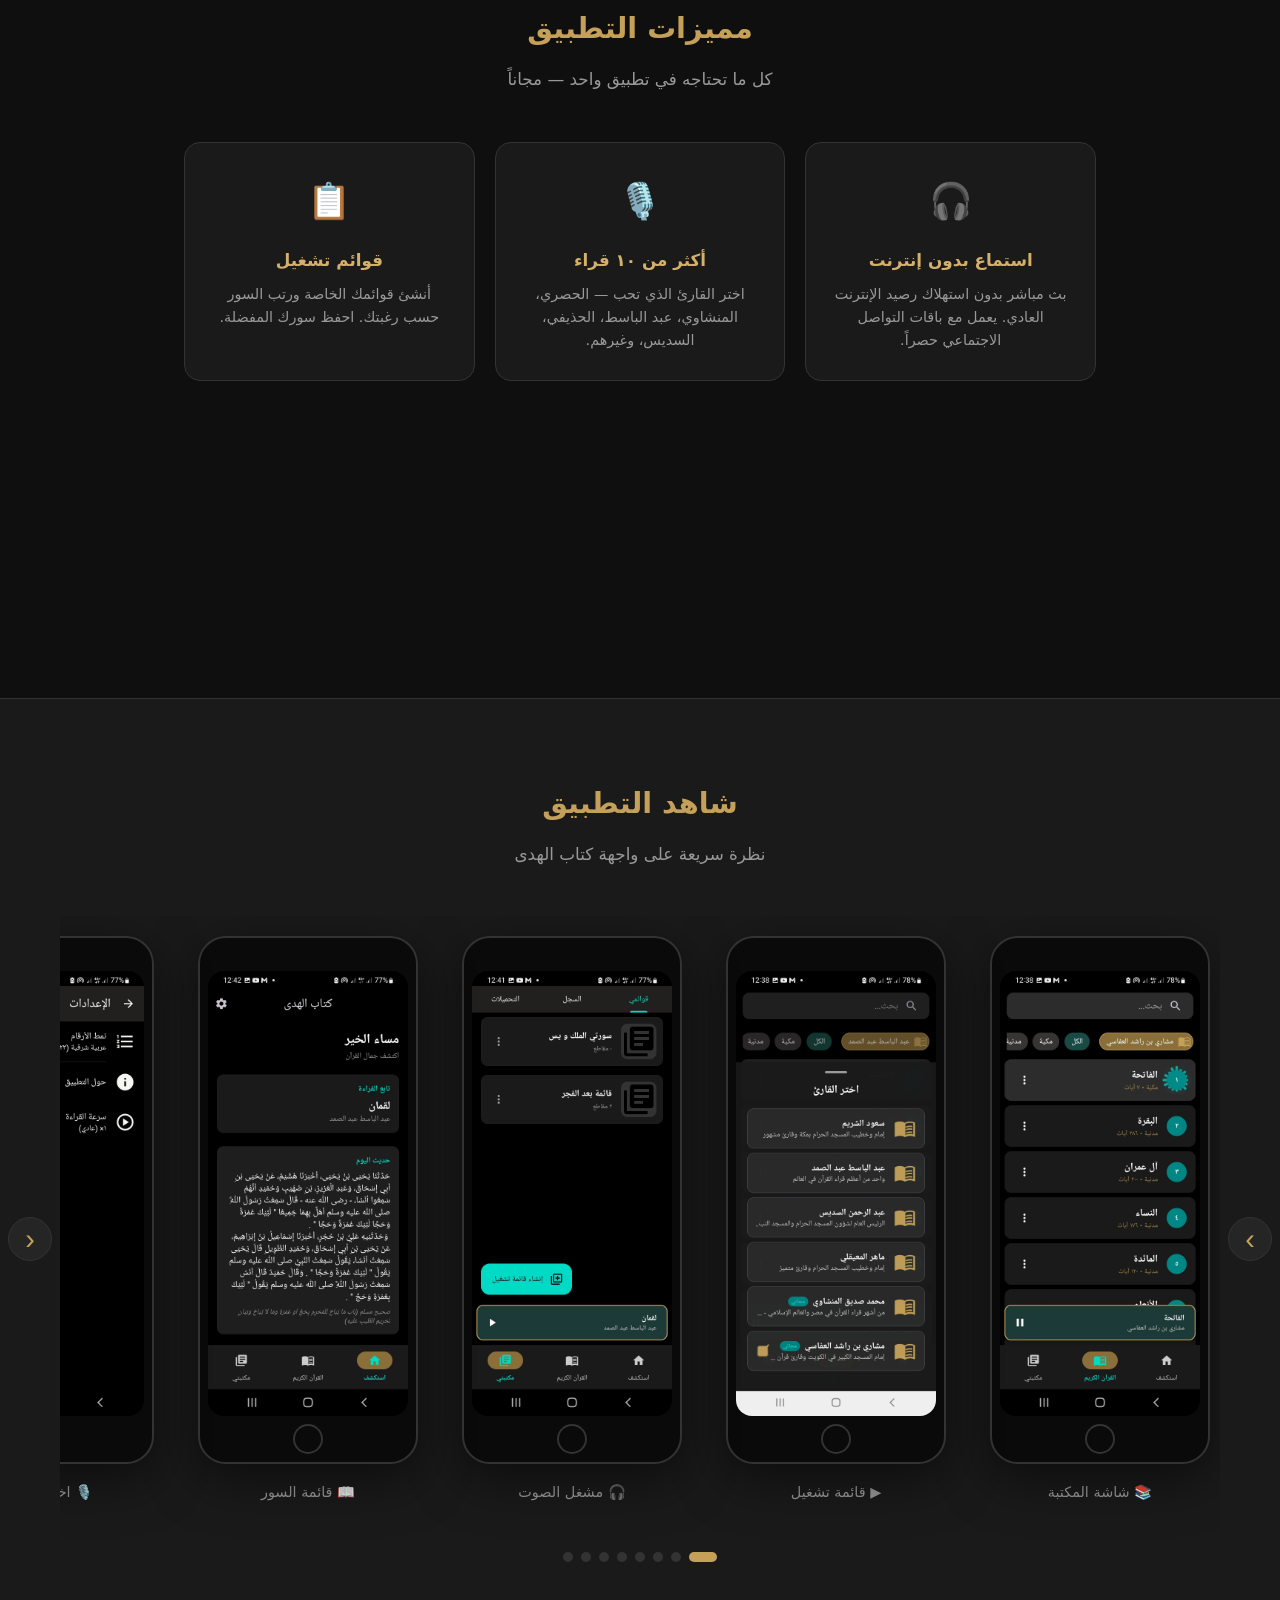
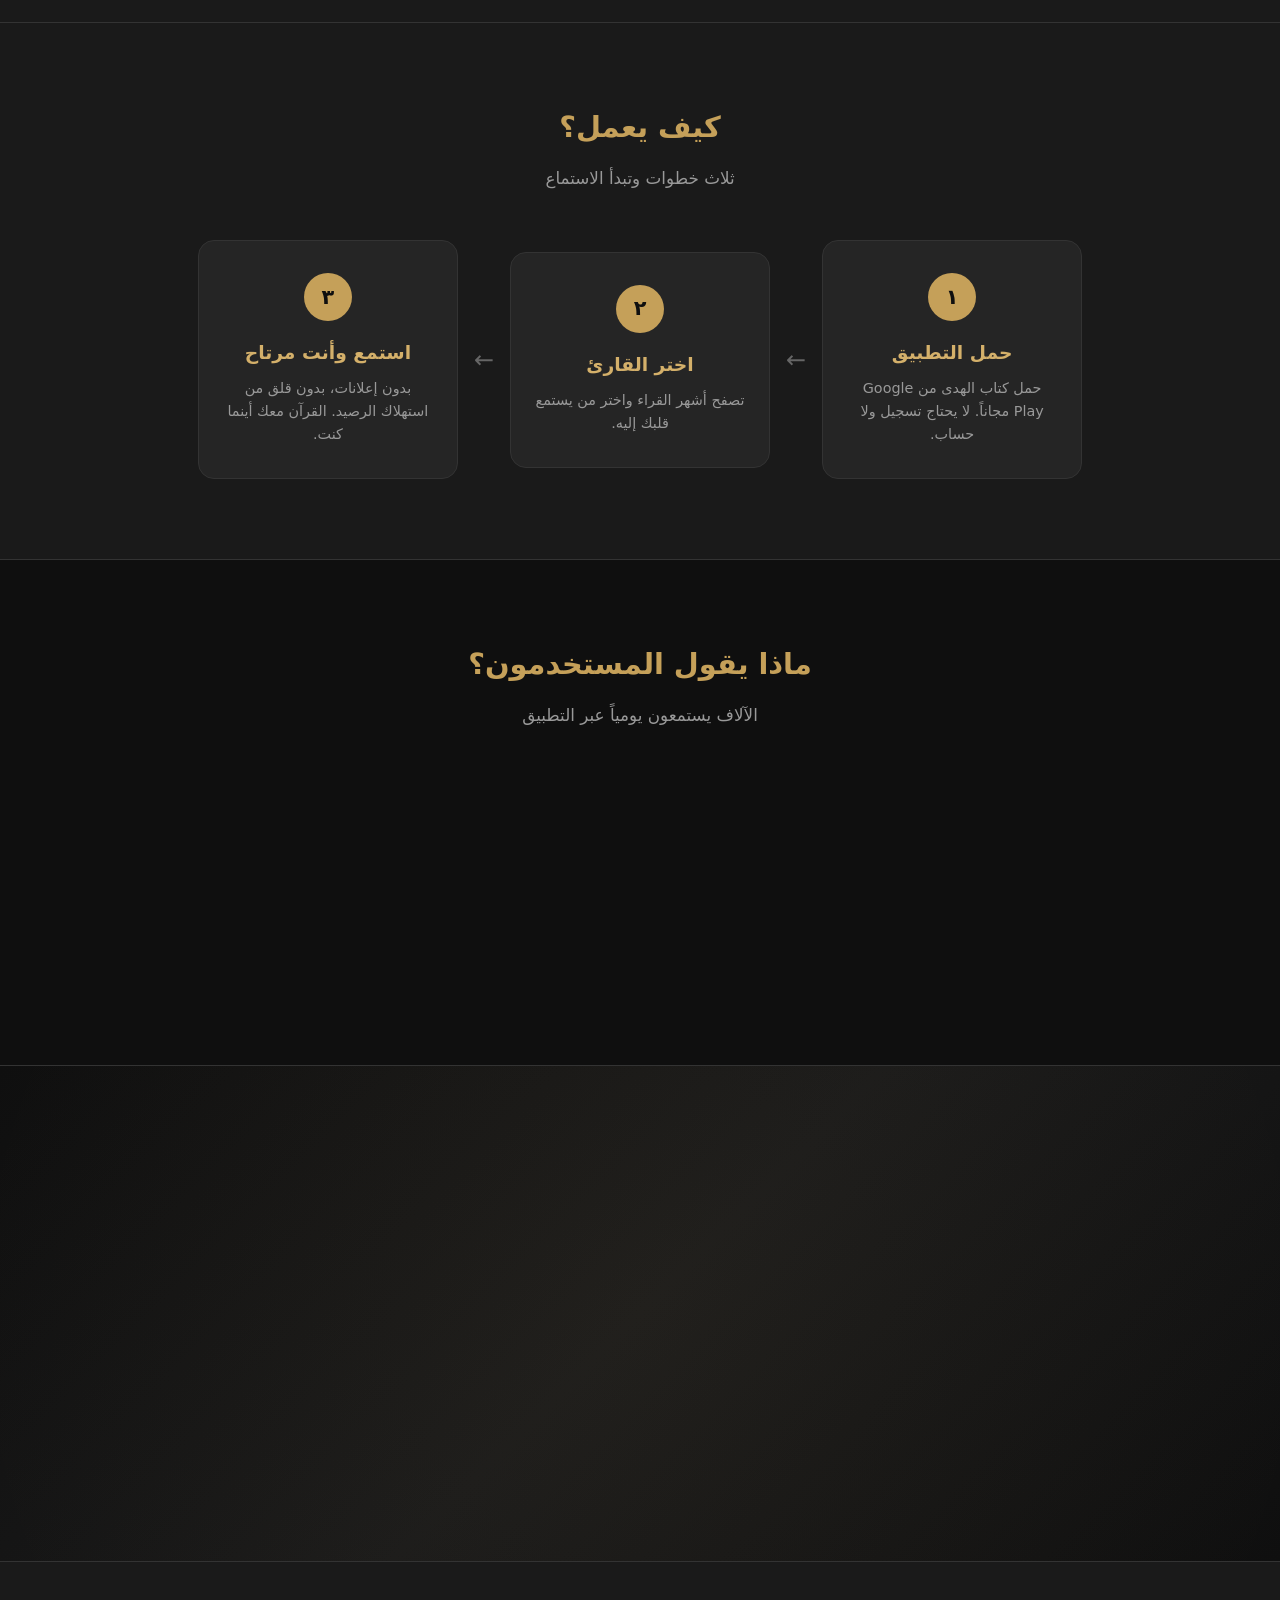
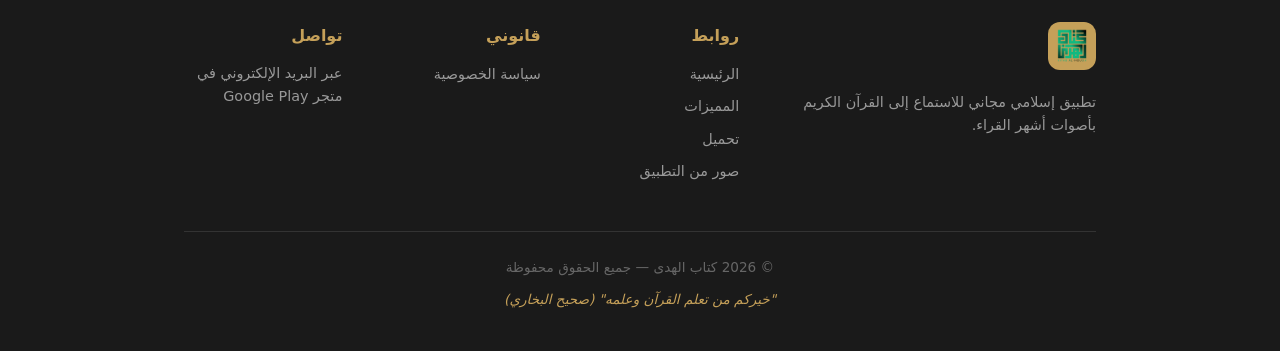
==== commit 19fc3bc7: "feat: carrousel screenshots avec cadres téléphone + lightbox + variantes responsive - Génération aut" ====
--- a/index.html
+++ b/index.html
@@ -198,6 +198,126 @@
     </div>
   </section>
 
+  <!-- ====== Screenshots Carousel ====== -->
+  <section class="section screenshots-section" id="screenshots">
+    <div class="container">
+      <h2 class="section-title">شاهد التطبيق</h2>
+      <p class="section-desc">نظرة سريعة على واجهة كتاب الهدى</p>
+    </div>
+    <div class="carousel-container">
+      <div class="carousel" id="carousel">
+        <div class="carousel-slide">
+          <div class="phone-frame">
+            <div class="phone-frame-notch"></div>
+            <picture>
+              <source srcset="assets/screenshots/screenshot-library.webp" type="image/webp">
+              <img src="assets/screenshots/screenshot-library.jpg"
+                   alt="شاشة المكتبة" loading="lazy">
+            </picture>
+            <div class="phone-frame-home"></div>
+          </div>
+          <p class="slide-label">📚 شاشة المكتبة</p>
+        </div>
+        <div class="carousel-slide">
+          <div class="phone-frame">
+            <div class="phone-frame-notch"></div>
+            <picture>
+              <source srcset="assets/screenshots/screenshot-playlist.webp" type="image/webp">
+              <img src="assets/screenshots/screenshot-playlist.jpg"
+                   alt="قائمة تشغيل" loading="lazy">
+            </picture>
+            <div class="phone-frame-home"></div>
+          </div>
+          <p class="slide-label">▶️ قائمة تشغيل</p>
+        </div>
+        <div class="carousel-slide">
+          <div class="phone-frame">
+            <div class="phone-frame-notch"></div>
+            <picture>
+              <source srcset="assets/screenshots/screenshot-player.webp" type="image/webp">
+              <img src="assets/screenshots/screenshot-player.jpg"
+                   alt="مشغل الصوت" loading="lazy">
+            </picture>
+            <div class="phone-frame-home"></div>
+          </div>
+          <p class="slide-label">🎧 مشغل الصوت</p>
+        </div>
+        <div class="carousel-slide">
+          <div class="phone-frame">
+            <div class="phone-frame-notch"></div>
+            <picture>
+              <source srcset="assets/screenshots/screenshot-sura-list.webp" type="image/webp">
+              <img src="assets/screenshots/screenshot-sura-list.jpg"
+                   alt="قائمة السور" loading="lazy">
+            </picture>
+            <div class="phone-frame-home"></div>
+          </div>
+          <p class="slide-label">📖 قائمة السور</p>
+        </div>
+        <div class="carousel-slide">
+          <div class="phone-frame">
+            <div class="phone-frame-notch"></div>
+            <picture>
+              <source srcset="assets/screenshots/screenshot-reciter.webp" type="image/webp">
+              <img src="assets/screenshots/screenshot-reciter.jpg"
+                   alt="اختيار القارئ" loading="lazy">
+            </picture>
+            <div class="phone-frame-home"></div>
+          </div>
+          <p class="slide-label">🎙️ اختيار القارئ</p>
+        </div>
+        <div class="carousel-slide">
+          <div class="phone-frame">
+            <div class="phone-frame-notch"></div>
+            <picture>
+              <source srcset="assets/screenshots/screenshot-home.webp" type="image/webp">
+              <img src="assets/screenshots/screenshot-home.jpg"
+                   alt="الشاشة الرئيسية" loading="lazy">
+            </picture>
+            <div class="phone-frame-home"></div>
+          </div>
+          <p class="slide-label">🏠 الشاشة الرئيسية</p>
+        </div>
+        <div class="carousel-slide">
+          <div class="phone-frame">
+            <div class="phone-frame-notch"></div>
+            <picture>
+              <source srcset="assets/screenshots/screenshot-settings.webp" type="image/webp">
+              <img src="assets/screenshots/screenshot-settings.jpg"
+                   alt="إعدادات التطبيق" loading="lazy">
+            </picture>
+            <div class="phone-frame-home"></div>
+          </div>
+          <p class="slide-label">⚙️ إعدادات التطبيق</p>
+        </div>
+        <div class="carousel-slide">
+          <div class="phone-frame">
+            <div class="phone-frame-notch"></div>
+            <picture>
+              <source srcset="assets/screenshots/screenshot-about.webp" type="image/webp">
+              <img src="assets/screenshots/screenshot-about.jpg"
+                   alt="حول التطبيق" loading="lazy">
+            </picture>
+            <div class="phone-frame-home"></div>
+          </div>
+          <p class="slide-label">ℹ️ حول التطبيق</p>
+        </div>
+      </div>
+      <button class="carousel-btn carousel-prev" aria-label="السابق">‹</button>
+      <button class="carousel-btn carousel-next" aria-label="التالي">›</button>
+      <div class="carousel-dots" id="carouselDots"></div>
+    </div>
+  </section>
+
+  <!-- ====== Lightbox Modal ====== -->
+  <div class="lightbox" id="lightbox" role="dialog" aria-label="معاينة الصورة">
+    <span class="lightbox-close">&times;</span>
+    <span class="lightbox-prev">‹</span>
+    <span class="lightbox-next">›</span>
+    <img class="lightbox-content" id="lightboxImg" alt="">
+    <p class="lightbox-caption" id="lightboxCaption"></p>
+  </div>
+
   <!-- ====== How It Works ====== -->
   <section class="section how-section" id="how">
     <div class="container">
@@ -283,6 +403,7 @@
           <a href="index.html">الرئيسية</a>
           <a href="#features">المميزات</a>
           <a href="#download">تحميل</a>
+          <a href="#screenshots">صور من التطبيق</a>
         </div>
         <div class="footer-col">
           <h4>قانوني</h4>
@@ -323,17 +444,127 @@
 
     document.querySelectorAll('.fade-in').forEach(el => observer.observe(el));
 
-    // Bottom bar appears on scroll
+    // Bottom bar + nav appear on scroll
     const bottomBar = document.getElementById('bottomBar');
-    let lastScroll = 0;
+    const stickyNav = document.getElementById('stickyNav');
     window.addEventListener('scroll', () => {
       const currentScroll = window.scrollY;
       if (currentScroll > 400) {
         bottomBar.classList.add('visible');
+        stickyNav.classList.add('visible');
       } else {
         bottomBar.classList.remove('visible');
+        stickyNav.classList.remove('visible');
       }
-      lastScroll = currentScroll;
+    });
+
+    // ====== Carousel ======
+    const carousel = document.getElementById('carousel');
+    const prevBtn = document.querySelector('.carousel-prev');
+    const nextBtn = document.querySelector('.carousel-next');
+    const dotsContainer = document.getElementById('carouselDots');
+    const slides = carousel.querySelectorAll('.carousel-slide');
+    let currentIndex = 0;
+
+    slides.forEach((_, i) => {
+      const dot = document.createElement('button');
+      dot.className = 'carousel-dot' + (i === 0 ? ' active' : '');
+      dot.setAttribute('aria-label', 'الشريحة ' + (i + 1));
+      dot.addEventListener('click', () => goToSlide(i));
+      dotsContainer.appendChild(dot);
+    });
+
+    function goToSlide(index) {
+      currentIndex = Math.max(0, Math.min(index, slides.length - 1));
+      carousel.scrollTo({
+        left: slides[currentIndex].offsetLeft - carousel.offsetLeft,
+        behavior: 'smooth'
+      });
+      dotsContainer.querySelectorAll('.carousel-dot').forEach((d, i) => {
+        d.classList.toggle('active', i === currentIndex);
+      });
+    }
+
+    function updateDotsFromScroll() {
+      const center = carousel.scrollLeft + carousel.offsetWidth / 2;
+      let closest = 0;
+      let minDist = Infinity;
+      slides.forEach((slide, i) => {
+        const dist = Math.abs(slide.offsetLeft + slide.offsetWidth / 2 - carousel.offsetLeft - center);
+        if (dist < minDist) { minDist = dist; closest = i; }
+      });
+      if (closest !== currentIndex) {
+        currentIndex = closest;
+        dotsContainer.querySelectorAll('.carousel-dot').forEach((d, i) => {
+          d.classList.toggle('active', i === currentIndex);
+        });
+      }
+    }
+
+    let scrollTimeout;
+    carousel.addEventListener('scroll', () => {
+      clearTimeout(scrollTimeout);
+      scrollTimeout = setTimeout(updateDotsFromScroll, 80);
+    });
+
+    prevBtn.addEventListener('click', () => goToSlide(currentIndex - 1));
+    nextBtn.addEventListener('click', () => goToSlide(currentIndex + 1));
+
+    // Keyboard nav for carousel
+    carousel.addEventListener('keydown', (e) => {
+      if (e.key === 'ArrowRight') goToSlide(currentIndex + 1);
+      if (e.key === 'ArrowLeft') goToSlide(currentIndex - 1);
+    });
+
+    // ====== Lightbox ======
+    const lightbox = document.getElementById('lightbox');
+    const lightboxImg = document.getElementById('lightboxImg');
+    const lightboxCaption = document.getElementById('lightboxCaption');
+    let lbIndex = 0;
+
+    document.querySelectorAll('.phone-frame img').forEach((img, i) => {
+      img.addEventListener('click', () => openLightbox(i));
+      img.setAttribute('tabindex', '0');
+      img.setAttribute('role', 'button');
+      img.addEventListener('keydown', (e) => {
+        if (e.key === 'Enter' || e.key === ' ') openLightbox(i);
+      });
+    });
+
+    function openLightbox(index) {
+      lbIndex = index;
+      const slide = slides[index];
+      const img = slide.querySelector('img');
+      const label = slide.querySelector('.slide-label');
+      lightboxImg.src = img.getAttribute('src').replace('.jpg', '-1200w.jpg');
+      lightboxCaption.textContent = label ? label.textContent : '';
+      lightbox.classList.add('open');
+      document.body.style.overflow = 'hidden';
+    }
+
+    function closeLightbox() {
+      lightbox.classList.remove('open');
+      document.body.style.overflow = '';
+    }
+
+    function navigateLightbox(dir) {
+      lbIndex = (lbIndex + dir + slides.length) % slides.length;
+      openLightbox(lbIndex);
+    }
+
+    document.querySelector('.lightbox-close').addEventListener('click', closeLightbox);
+    document.querySelector('.lightbox-prev').addEventListener('click', () => navigateLightbox(-1));
+    document.querySelector('.lightbox-next').addEventListener('click', () => navigateLightbox(1));
+
+    lightbox.addEventListener('click', (e) => {
+      if (e.target === lightbox) closeLightbox();
+    });
+
+    document.addEventListener('keydown', (e) => {
+      if (!lightbox.classList.contains('open')) return;
+      if (e.key === 'Escape') closeLightbox();
+      if (e.key === 'ArrowLeft') navigateLightbox(-1);
+      if (e.key === 'ArrowRight') navigateLightbox(1);
     });
   </script>
 </body>
--- a/assets/style.css
+++ b/assets/style.css
@@ -647,10 +647,230 @@
   .section { padding: 60px 0; }
 }
 
+/* ====== Screenshots Carousel ====== */
+.screenshots-section {
+  background: var(--dark2);
+  overflow: hidden;
+  padding-bottom: 60px;
+}
+.screenshots-section .container {
+  margin-bottom: 20px;
+}
+
+.carousel-container {
+  position: relative;
+  max-width: 100%;
+  padding: 0 60px;
+}
+
+.carousel {
+  display: flex;
+  gap: 24px;
+  overflow-x: auto;
+  scroll-snap-type: x mandatory;
+  -webkit-overflow-scrolling: touch;
+  scrollbar-width: none;
+  padding: 20px 0 40px;
+}
+.carousel::-webkit-scrollbar { display: none; }
+
+.carousel-slide {
+  flex: 0 0 240px;
+  scroll-snap-align: center;
+  display: flex;
+  flex-direction: column;
+  align-items: center;
+  transition: transform 0.3s ease;
+}
+.carousel-slide:hover { transform: translateY(-8px); }
+
+.slide-label {
+  margin-top: 16px;
+  font-size: 0.9rem;
+  color: var(--text-dim);
+  text-align: center;
+}
+
+/* ====== Phone Frame ====== */
+.phone-frame {
+  width: 220px;
+  background: #0a0a0a;
+  border-radius: 28px;
+  border: 2px solid #333;
+  padding: 8px;
+  position: relative;
+  box-shadow: 0 15px 50px rgba(0,0,0,0.5);
+  transition: box-shadow 0.3s ease;
+}
+.phone-frame:hover {
+  box-shadow: 0 20px 60px rgba(0,0,0,0.6), 0 0 30px rgba(197, 160, 89, 0.15);
+}
+.phone-frame-notch {
+  width: 80px;
+  height: 18px;
+  background: #0a0a0a;
+  border-radius: 0 0 12px 12px;
+  margin: -1px auto 8px;
+}
+.phone-frame img {
+  width: 100%;
+  height: auto;
+  display: block;
+  border-radius: 16px;
+  cursor: pointer;
+  transition: filter 0.3s;
+}
+.phone-frame img:hover { filter: brightness(1.1); }
+.phone-frame-home {
+  width: 30px;
+  height: 30px;
+  border: 2px solid #333;
+  border-radius: 50%;
+  margin: 8px auto 0;
+}
+
+/* ====== Carousel Buttons ====== */
+.carousel-btn {
+  position: absolute;
+  top: 50%;
+  transform: translateY(-50%);
+  width: 44px;
+  height: 44px;
+  border-radius: 50%;
+  background: var(--dark3);
+  border: 1px solid var(--border);
+  color: var(--gold);
+  font-size: 1.8rem;
+  cursor: pointer;
+  display: flex;
+  align-items: center;
+  justify-content: center;
+  z-index: 10;
+  transition: all 0.3s ease;
+}
+.carousel-btn:hover {
+  background: var(--gold);
+  color: var(--dark);
+  border-color: var(--gold);
+}
+.carousel-prev { left: 8px; }
+.carousel-next { right: 8px; }
+.carousel-btn:disabled {
+  opacity: 0.3;
+  cursor: default;
+}
+
+/* ====== Carousel Dots ====== */
+.carousel-dots {
+  display: flex;
+  justify-content: center;
+  gap: 8px;
+  margin-top: 8px;
+}
+.carousel-dot {
+  width: 10px;
+  height: 10px;
+  border-radius: 50%;
+  background: var(--border);
+  border: none;
+  cursor: pointer;
+  transition: all 0.3s ease;
+  padding: 0;
+}
+.carousel-dot.active {
+  background: var(--gold);
+  width: 28px;
+  border-radius: 5px;
+}
+.carousel-dot:hover { background: var(--text-muted); }
+
+/* ====== Lightbox ====== */
+.lightbox {
+  display: none;
+  position: fixed;
+  top: 0;
+  left: 0;
+  right: 0;
+  bottom: 0;
+  z-index: 200;
+  background: rgba(0, 0, 0, 0.92);
+  justify-content: center;
+  align-items: center;
+  flex-direction: column;
+  backdrop-filter: blur(8px);
+}
+.lightbox.open { display: flex; }
+
+.lightbox-content {
+  max-width: 90vw;
+  max-height: 80vh;
+  width: auto;
+  height: auto;
+  border-radius: 12px;
+  box-shadow: 0 20px 80px rgba(0,0,0,0.6);
+  animation: lightboxIn 0.3s ease;
+}
+@keyframes lightboxIn {
+  from { opacity: 0; transform: scale(0.9); }
+  to { opacity: 1; transform: scale(1); }
+}
+
+.lightbox-caption {
+  margin-top: 16px;
+  color: var(--text-dim);
+  font-size: 1rem;
+}
+
+.lightbox-close {
+  position: absolute;
+  top: 20px;
+  right: 30px;
+  font-size: 2.5rem;
+  color: var(--text-dim);
+  cursor: pointer;
+  transition: color 0.3s;
+  z-index: 10;
+}
+.lightbox-close:hover { color: #fff; }
+
+.lightbox-prev,
+.lightbox-next {
+  position: absolute;
+  top: 50%;
+  transform: translateY(-50%);
+  font-size: 3rem;
+  color: var(--text-dim);
+  cursor: pointer;
+  padding: 20px;
+  transition: color 0.3s;
+  z-index: 10;
+  user-select: none;
+}
+.lightbox-prev:hover,
+.lightbox-next:hover { color: var(--gold); }
+.lightbox-prev { left: 10px; }
+.lightbox-next { right: 10px; }
+
+/* ====== Responsive Carousel ====== */
+@media (max-width: 768px) {
+  .carousel-container { padding: 0 10px; }
+  .carousel { gap: 16px; }
+  .carousel-slide { flex: 0 0 200px; }
+  .phone-frame { width: 180px; border-radius: 22px; }
+  .phone-frame img { border-radius: 12px; }
+  .carousel-btn { width: 36px; height: 36px; font-size: 1.4rem; }
+  .carousel-prev { left: 4px; }
+  .carousel-next { right: 4px; }
+  .carousel-dot { width: 8px; height: 8px; }
+  .carousel-dot.active { width: 22px; }
+  .lightbox-prev { left: 4px; font-size: 2rem; }
+  .lightbox-next { right: 4px; font-size: 2rem; }
+}
+
 @media (max-width: 480px) {
-  .hero h1 { font-size: 1.5rem; }
-  .features-grid { grid-template-columns: 1fr; }
-  .footer-grid { grid-template-columns: 1fr; }
-  .nav-logo span { display: none; }
-  .hero { padding: 120px 0 60px; }
-}
+  .carousel-slide { flex: 0 0 170px; }
+  .phone-frame { width: 150px; border-radius: 18px; }
+  .phone-frame-notch { width: 60px; height: 14px; }
+  .slide-label { font-size: 0.8rem; }
+  .carousel-btn { display: none; }
+}
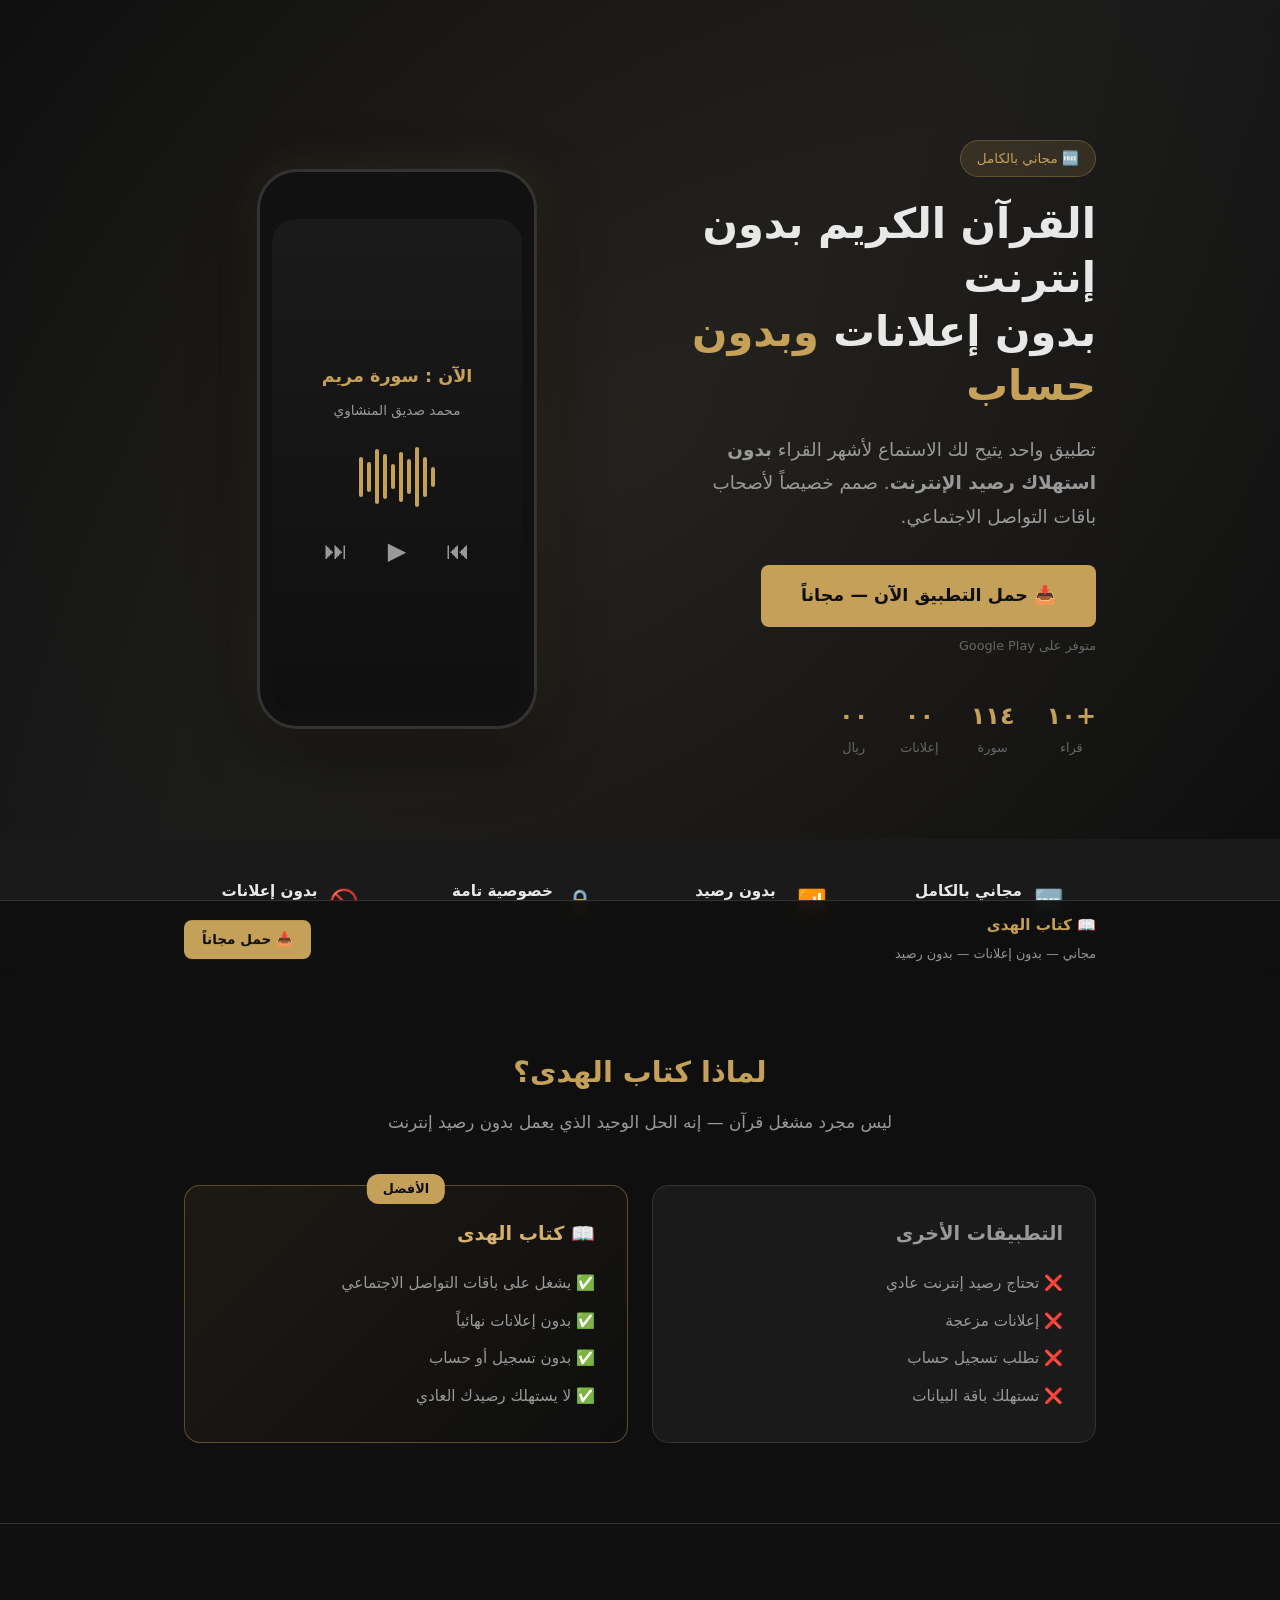
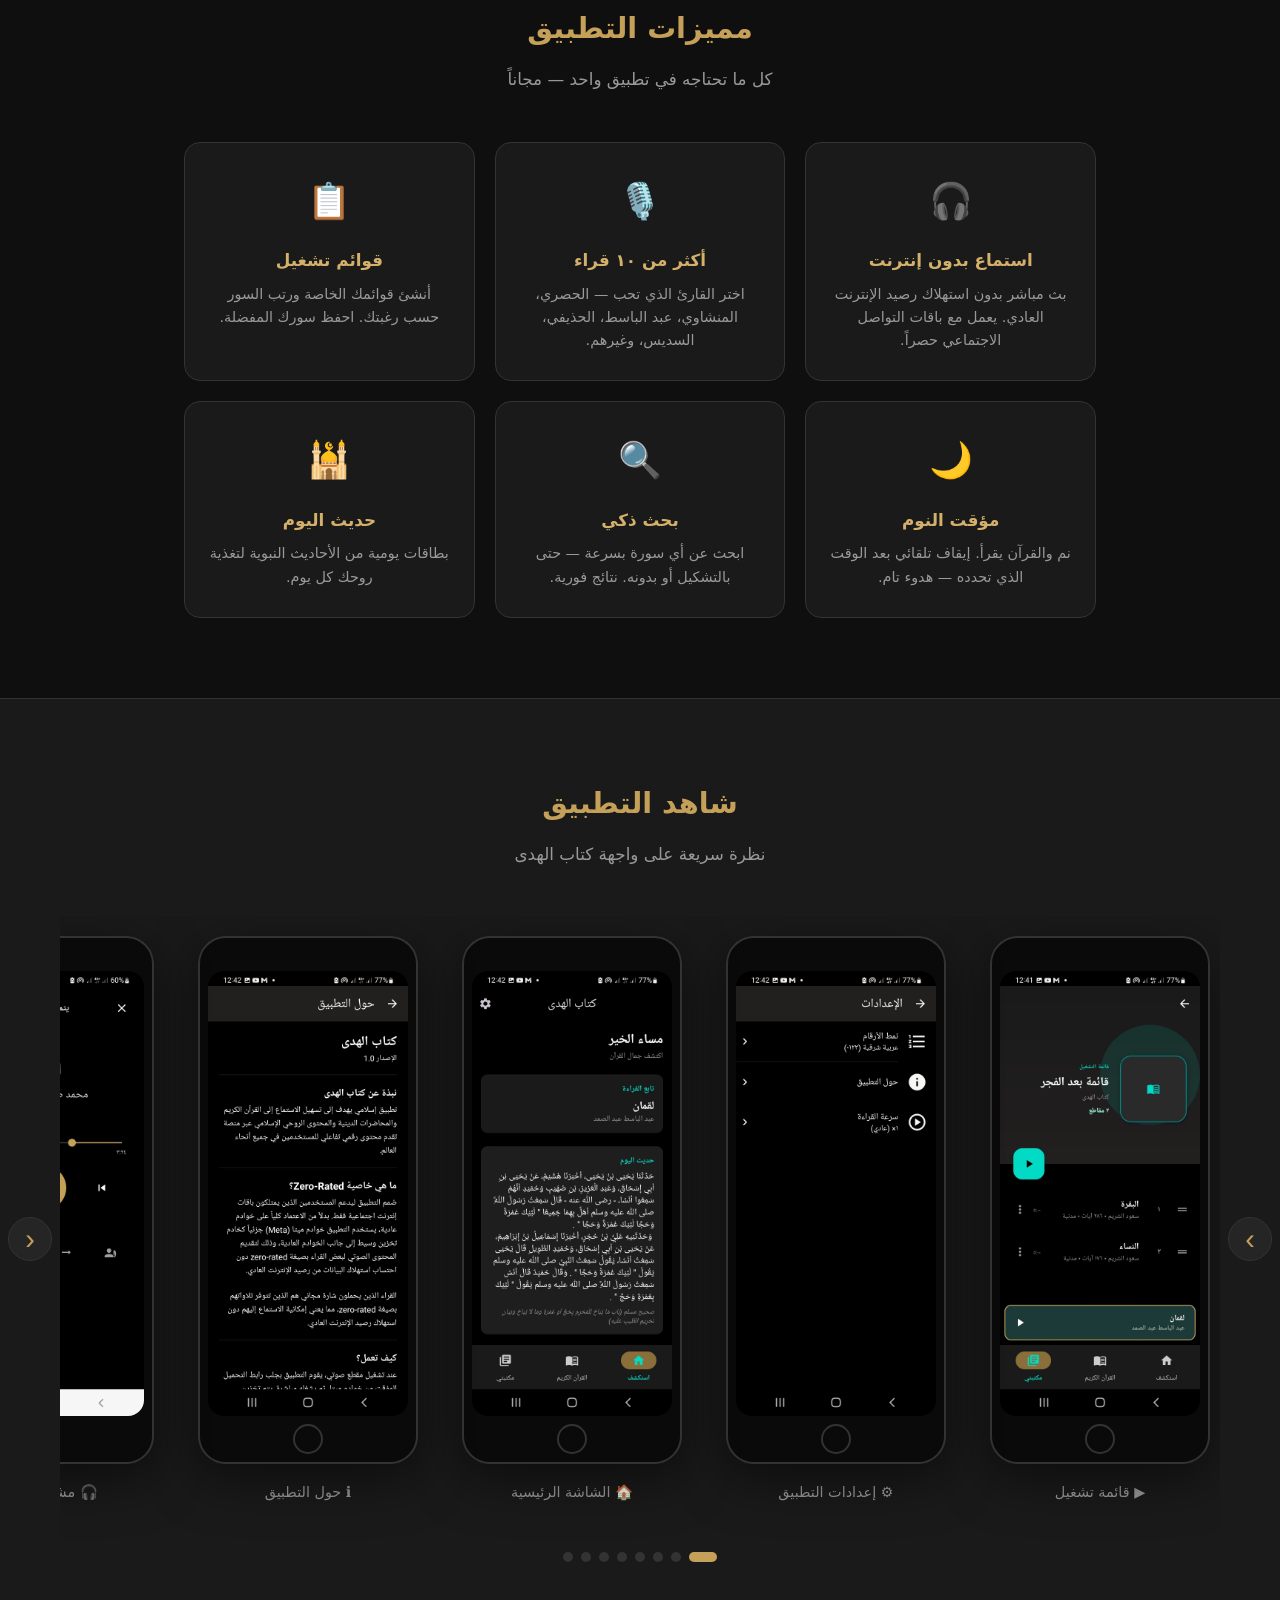
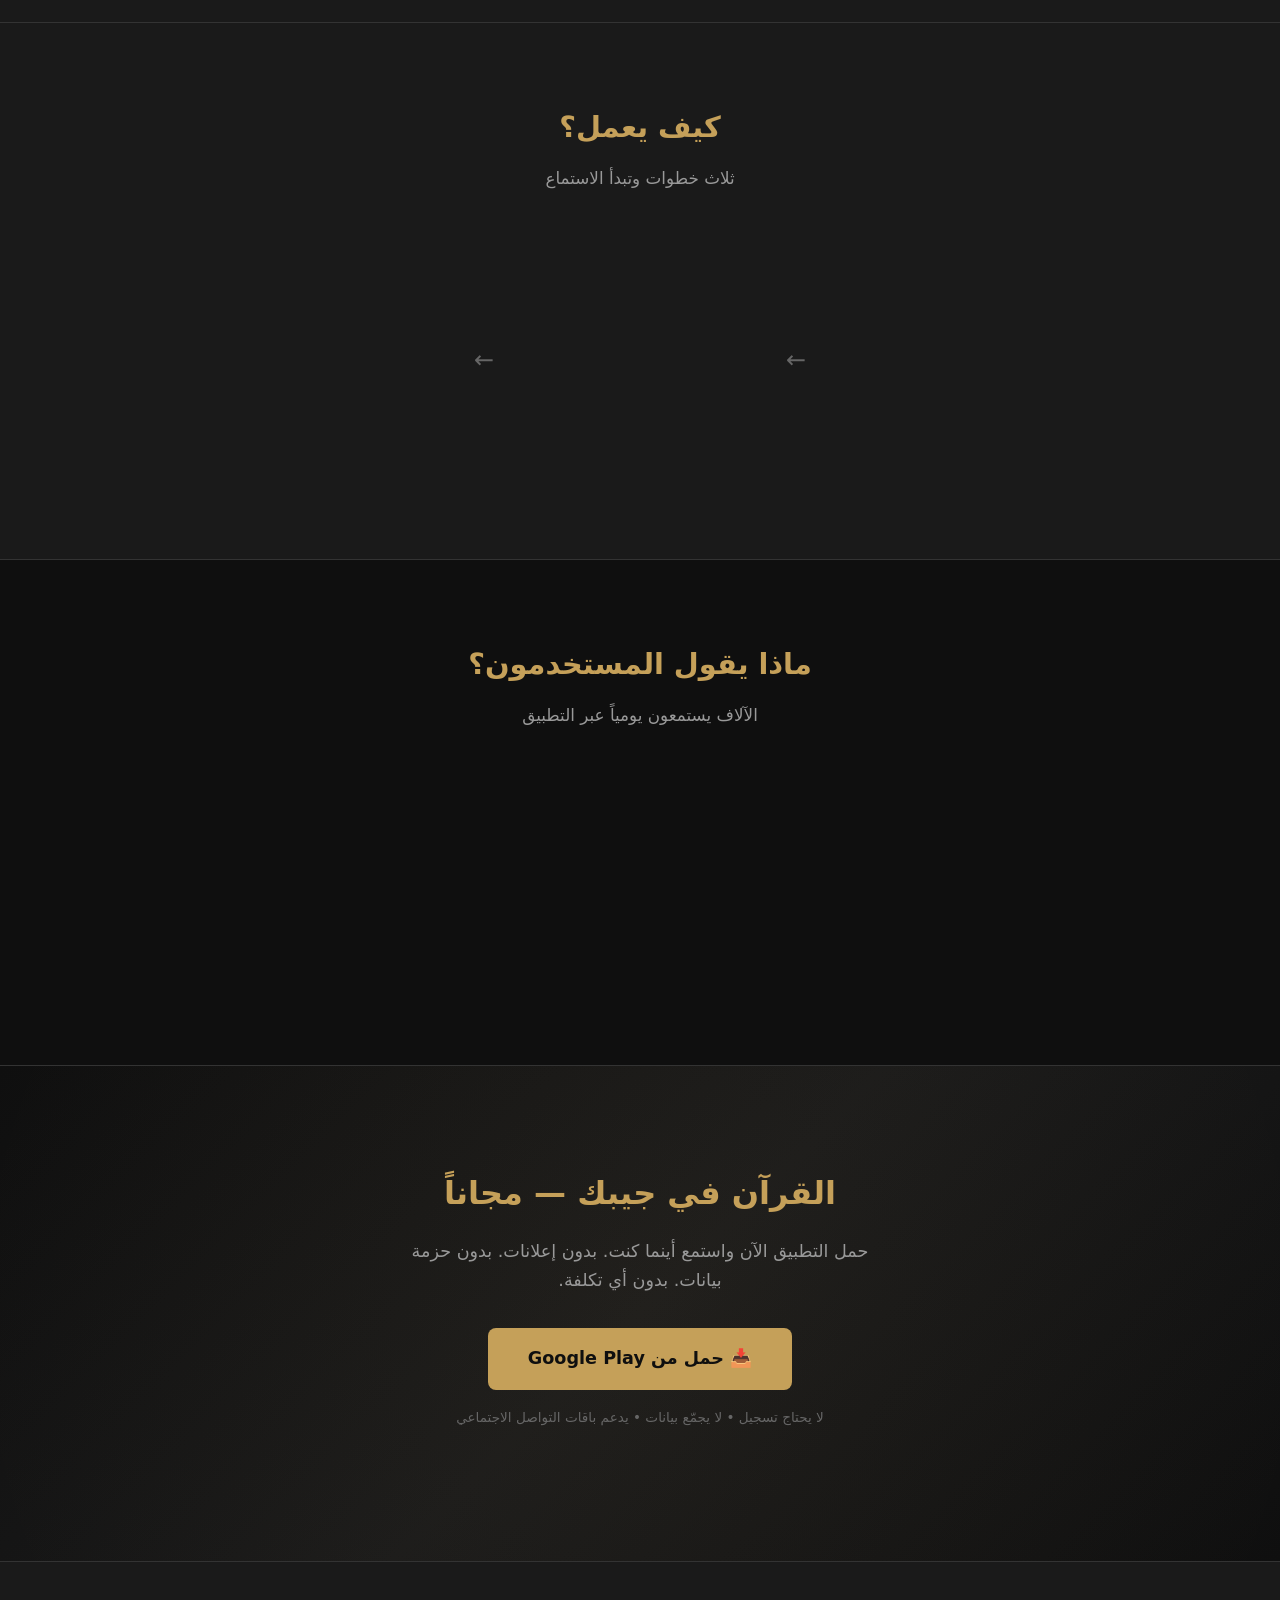
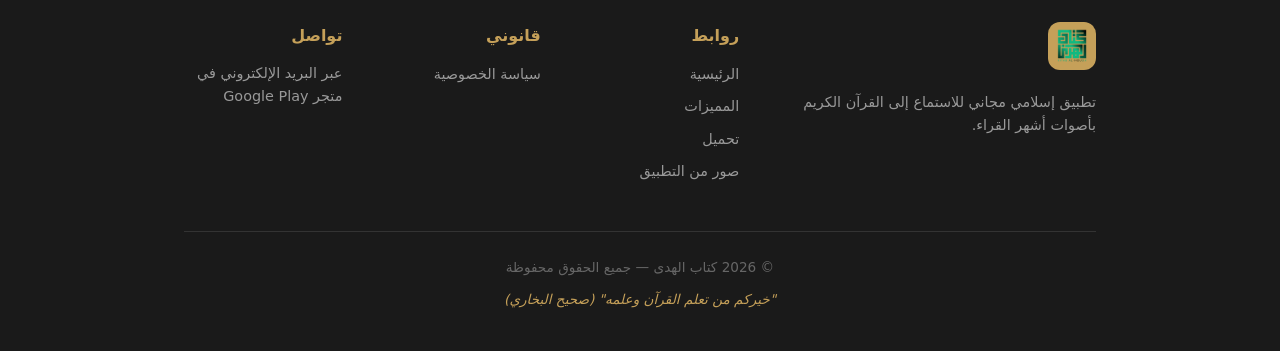
==== commit 48f6ff9b: "fix: correct screenshot filenames and carousel order - Remapped all screenshot filenames to match th" ====
--- a/index.html
+++ b/index.html
@@ -210,18 +210,6 @@
           <div class="phone-frame">
             <div class="phone-frame-notch"></div>
             <picture>
-              <source srcset="assets/screenshots/screenshot-library.webp" type="image/webp">
-              <img src="assets/screenshots/screenshot-library.jpg"
-                   alt="شاشة المكتبة" loading="lazy">
-            </picture>
-            <div class="phone-frame-home"></div>
-          </div>
-          <p class="slide-label">📚 شاشة المكتبة</p>
-        </div>
-        <div class="carousel-slide">
-          <div class="phone-frame">
-            <div class="phone-frame-notch"></div>
-            <picture>
               <source srcset="assets/screenshots/screenshot-playlist.webp" type="image/webp">
               <img src="assets/screenshots/screenshot-playlist.jpg"
                    alt="قائمة تشغيل" loading="lazy">
@@ -234,6 +222,42 @@
           <div class="phone-frame">
             <div class="phone-frame-notch"></div>
             <picture>
+              <source srcset="assets/screenshots/screenshot-settings.webp" type="image/webp">
+              <img src="assets/screenshots/screenshot-settings.jpg"
+                   alt="إعدادات التطبيق" loading="lazy">
+            </picture>
+            <div class="phone-frame-home"></div>
+          </div>
+          <p class="slide-label">⚙️ إعدادات التطبيق</p>
+        </div>
+        <div class="carousel-slide">
+          <div class="phone-frame">
+            <div class="phone-frame-notch"></div>
+            <picture>
+              <source srcset="assets/screenshots/screenshot-home.webp" type="image/webp">
+              <img src="assets/screenshots/screenshot-home.jpg"
+                   alt="الشاشة الرئيسية" loading="lazy">
+            </picture>
+            <div class="phone-frame-home"></div>
+          </div>
+          <p class="slide-label">🏠 الشاشة الرئيسية</p>
+        </div>
+        <div class="carousel-slide">
+          <div class="phone-frame">
+            <div class="phone-frame-notch"></div>
+            <picture>
+              <source srcset="assets/screenshots/screenshot-about.webp" type="image/webp">
+              <img src="assets/screenshots/screenshot-about.jpg"
+                   alt="حول التطبيق" loading="lazy">
+            </picture>
+            <div class="phone-frame-home"></div>
+          </div>
+          <p class="slide-label">ℹ️ حول التطبيق</p>
+        </div>
+        <div class="carousel-slide">
+          <div class="phone-frame">
+            <div class="phone-frame-notch"></div>
+            <picture>
               <source srcset="assets/screenshots/screenshot-player.webp" type="image/webp">
               <img src="assets/screenshots/screenshot-player.jpg"
                    alt="مشغل الصوت" loading="lazy">
@@ -270,37 +294,13 @@
           <div class="phone-frame">
             <div class="phone-frame-notch"></div>
             <picture>
-              <source srcset="assets/screenshots/screenshot-home.webp" type="image/webp">
-              <img src="assets/screenshots/screenshot-home.jpg"
-                   alt="الشاشة الرئيسية" loading="lazy">
-            </picture>
-            <div class="phone-frame-home"></div>
-          </div>
-          <p class="slide-label">🏠 الشاشة الرئيسية</p>
-        </div>
-        <div class="carousel-slide">
-          <div class="phone-frame">
-            <div class="phone-frame-notch"></div>
-            <picture>
-              <source srcset="assets/screenshots/screenshot-settings.webp" type="image/webp">
-              <img src="assets/screenshots/screenshot-settings.jpg"
-                   alt="إعدادات التطبيق" loading="lazy">
-            </picture>
-            <div class="phone-frame-home"></div>
-          </div>
-          <p class="slide-label">⚙️ إعدادات التطبيق</p>
-        </div>
-        <div class="carousel-slide">
-          <div class="phone-frame">
-            <div class="phone-frame-notch"></div>
-            <picture>
-              <source srcset="assets/screenshots/screenshot-about.webp" type="image/webp">
-              <img src="assets/screenshots/screenshot-about.jpg"
-                   alt="حول التطبيق" loading="lazy">
-            </picture>
-            <div class="phone-frame-home"></div>
-          </div>
-          <p class="slide-label">ℹ️ حول التطبيق</p>
+              <source srcset="assets/screenshots/screenshot-discover.webp" type="image/webp">
+              <img src="assets/screenshots/screenshot-discover.jpg"
+                   alt="استكشاف القراء" loading="lazy">
+            </picture>
+            <div class="phone-frame-home"></div>
+          </div>
+          <p class="slide-label">🔍 استكشاف القراء</p>
         </div>
       </div>
       <button class="carousel-btn carousel-prev" aria-label="السابق">‹</button>
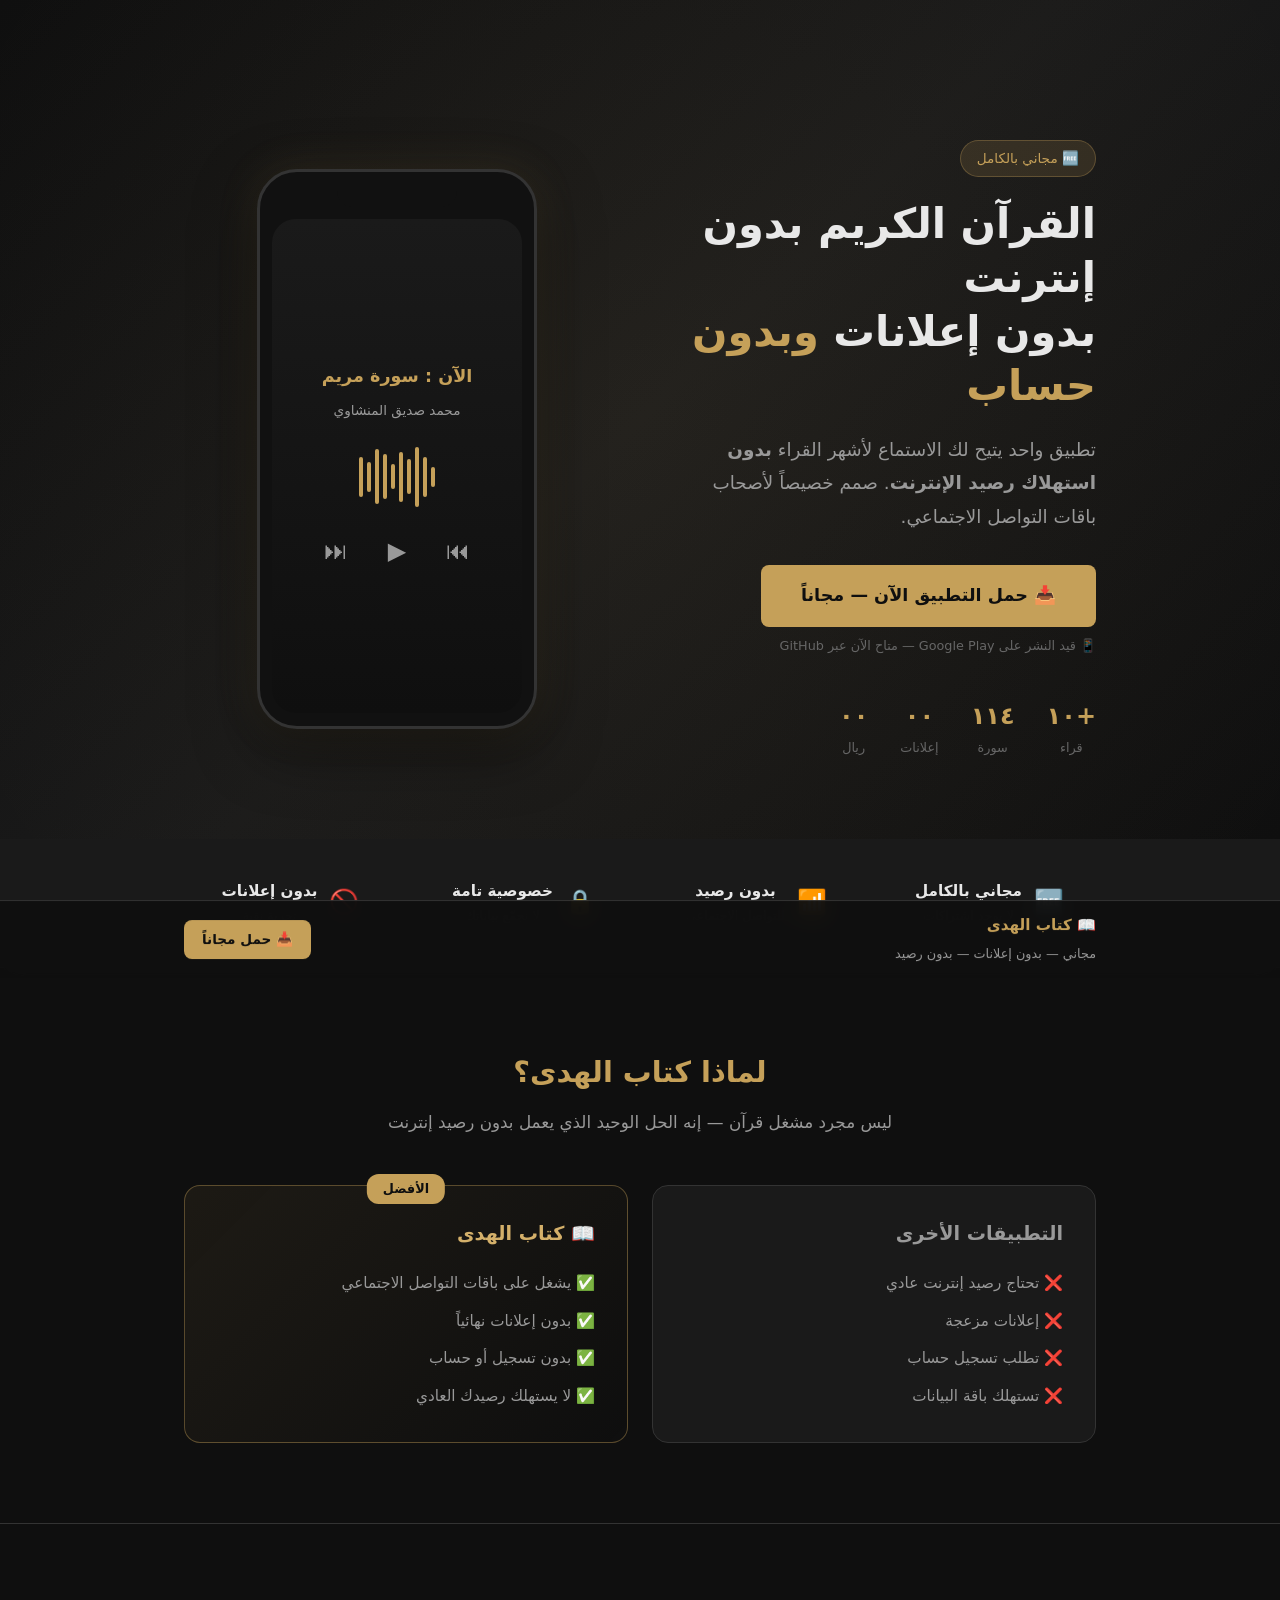
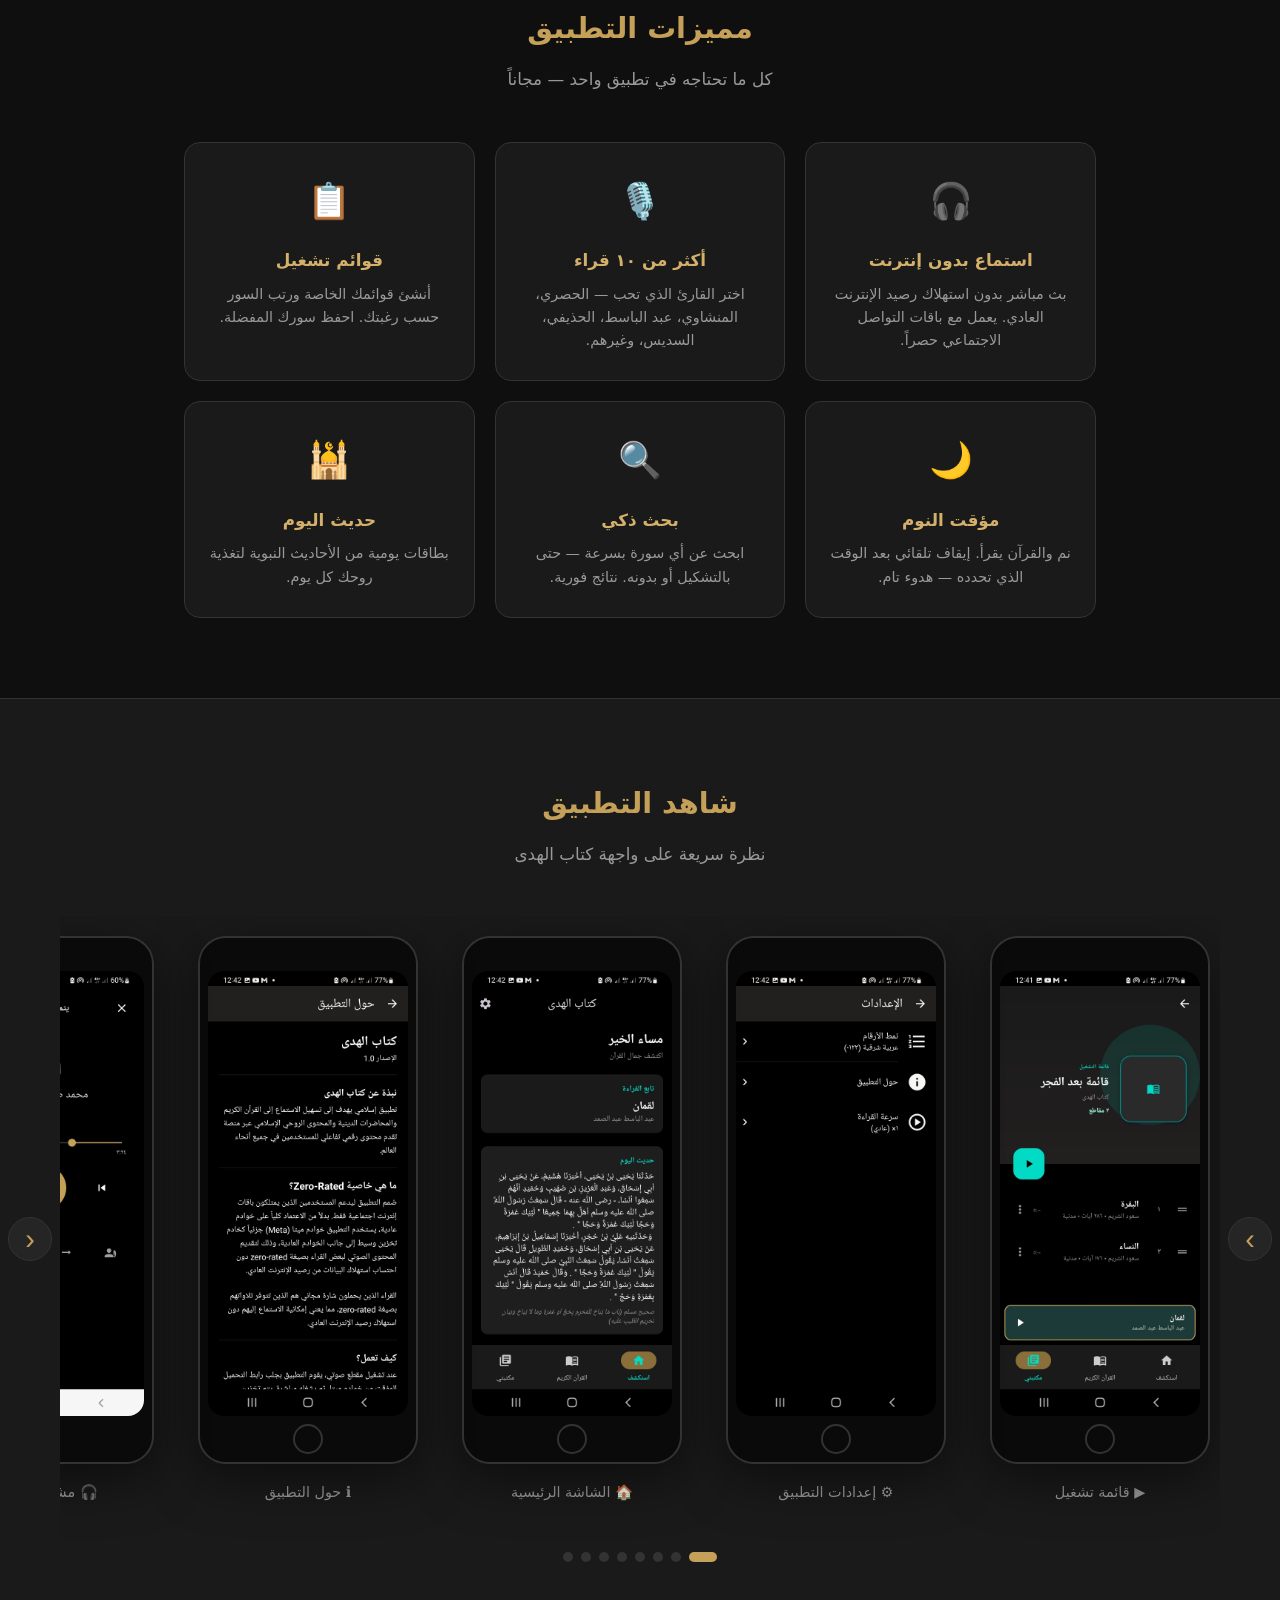
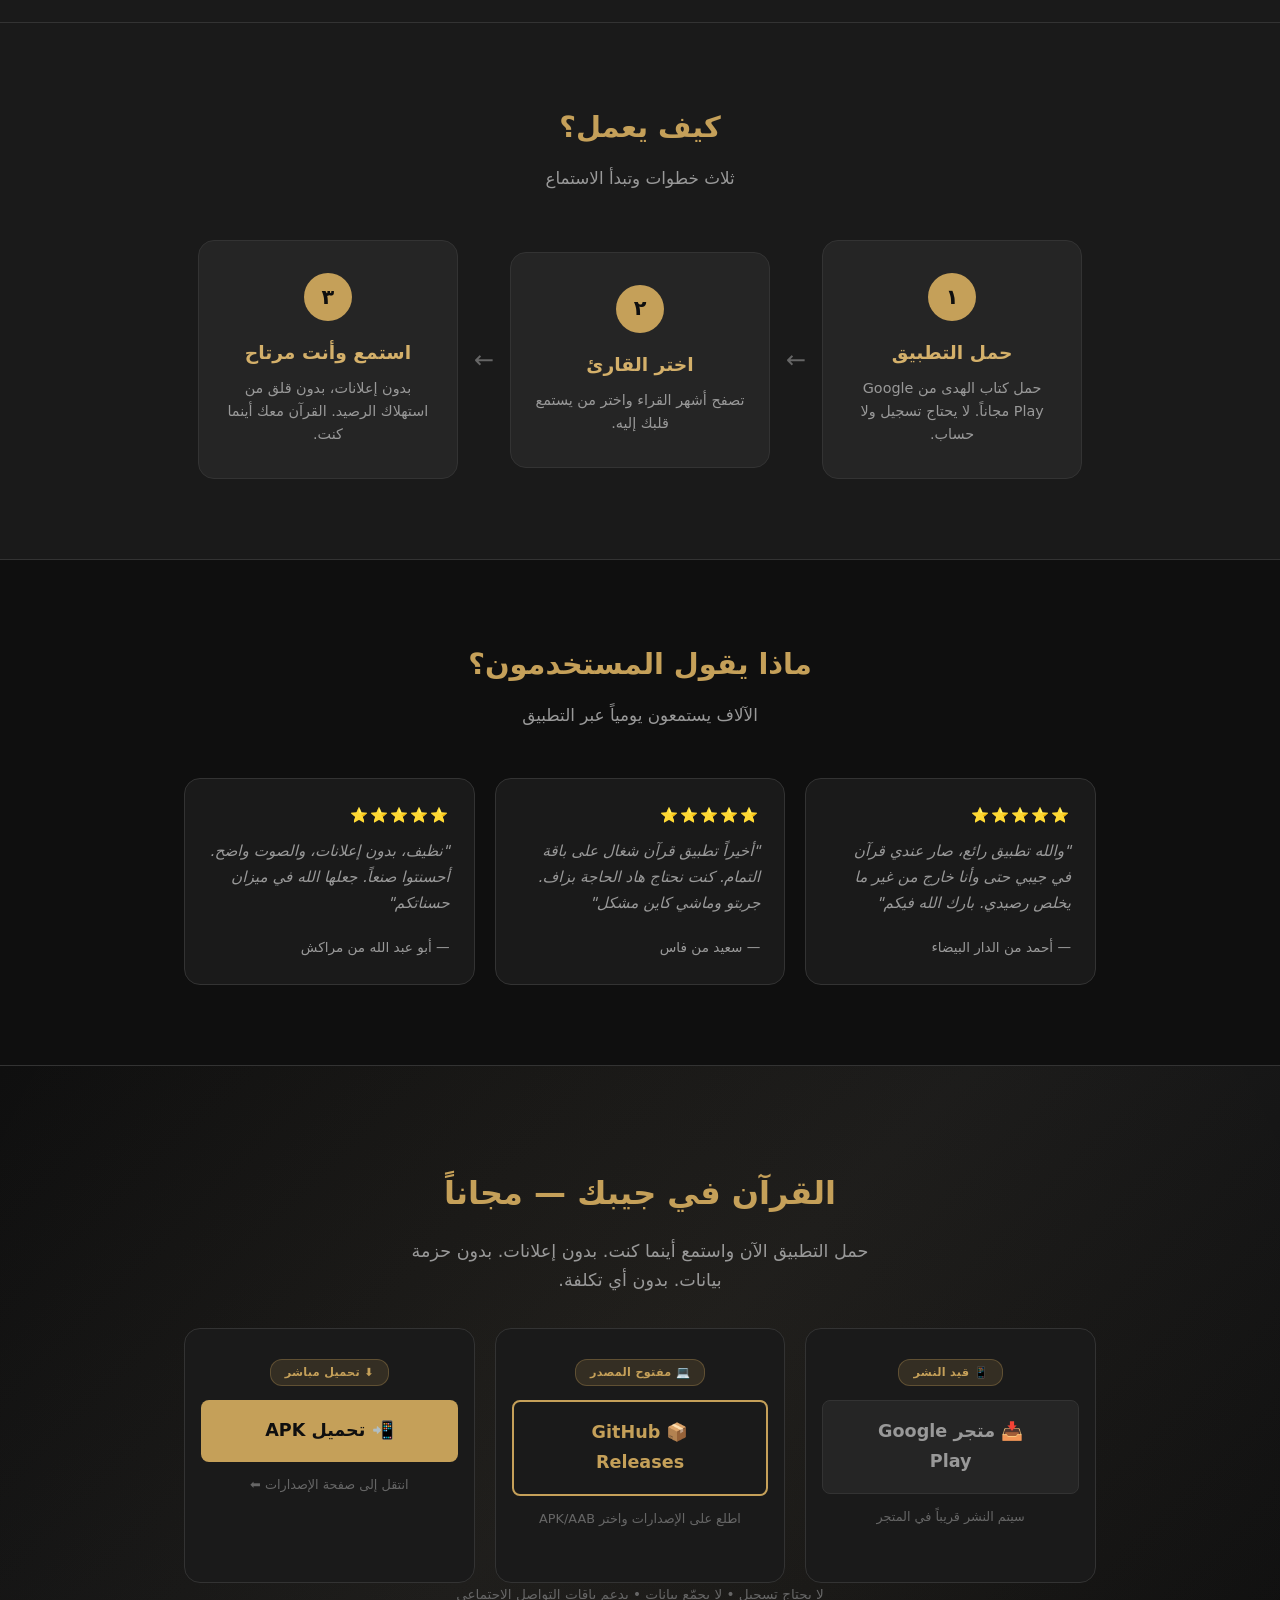
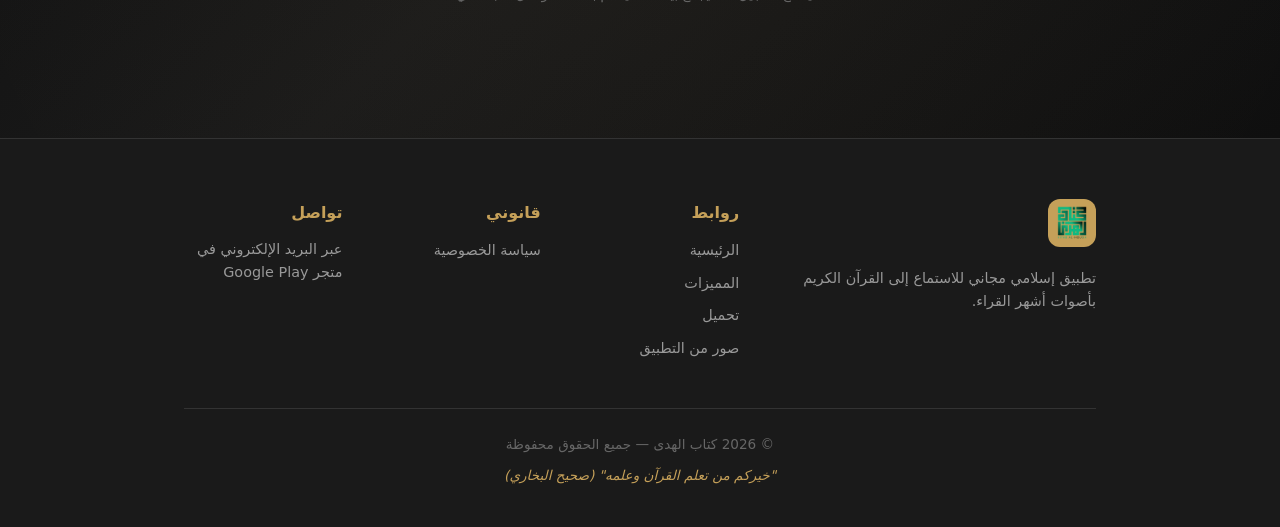
==== commit 9f49f795: "feat: add 3 download options (Play Store placeholder, GitHub Releases, direct APK via API)" ====
--- a/index.html
+++ b/index.html
@@ -47,7 +47,7 @@
         <img src="assets/icon.png" alt="كتاب الهدى">
         <span>كتاب الهدى</span>
       </div>
-      <a href="#" class="btn btn-sm nav-cta">⬇️ تحميل مجاني</a>
+      <a href="#download" class="btn btn-sm nav-cta">⬇️ تحميل مجاني</a>
     </div>
   </nav>
 
@@ -62,8 +62,8 @@
           صمم خصيصاً لأصحاب باقات التواصل الاجتماعي.
         </p>
         <div class="hero-cta">
-          <a href="#" class="btn btn-lg">📥 حمل التطبيق الآن — مجاناً</a>
-          <p class="btn-caption">متوفر على Google Play</p>
+          <a href="#download" class="btn btn-lg">📥 حمل التطبيق الآن — مجاناً</a>
+          <p class="btn-caption">📱 قيد النشر على Google Play — متاح الآن عبر GitHub</p>
         </div>
         <div class="hero-stats">
           <div class="stat-item">
@@ -382,8 +382,41 @@
       <div class="cta-content fade-in">
         <h2>القرآن في جيبك — مجاناً</h2>
         <p>حمل التطبيق الآن واستمع أينما كنت. بدون إعلانات. بدون حزمة بيانات. بدون أي تكلفة.</p>
-        <div class="cta-buttons">
-          <a href="#" class="btn btn-lg btn-gold">📥 حمل من Google Play</a>
+        <div class="download-grid">
+          <!-- 1. Play Store — قيد النشر -->
+          <div class="download-card fade-in">
+            <div class="download-badge">📱 قيد النشر</div>
+            <a href="#"
+               class="btn btn-lg btn-muted"
+               id="playStoreLink"
+               aria-label="متجر Google Play — قيد النشر">
+              📥 متجر Google Play
+            </a>
+            <p class="btn-caption">سيتم النشر قريباً في المتجر</p>
+          </div>
+          <!-- 2. GitHub Releases — متاح الآن -->
+          <div class="download-card fade-in">
+            <div class="download-badge">💻 مفتوح المصدر</div>
+            <a href="https://github.com/kitab-al-huda/kitab-al-huda/releases/latest"
+               class="btn btn-lg btn-outline"
+               target="_blank"
+               rel="noopener noreferrer">
+              📦 GitHub Releases
+            </a>
+            <p class="btn-caption">اطلع على الإصدارات واختر APK/AAB</p>
+          </div>
+          <!-- 3. Direct APK — lien dynamique via GitHub API -->
+          <div class="download-card fade-in">
+            <div class="download-badge">⬇️ تحميل مباشر</div>
+            <a href="https://github.com/kitab-al-huda/kitab-al-huda/releases/latest"
+               class="btn btn-lg btn-gold"
+               id="directApkLink"
+               target="_blank"
+               rel="noopener noreferrer">
+              📲 تحميل APK
+            </a>
+            <p class="btn-caption" id="apkCaption">جلب أحدث إصدار...</p>
+          </div>
         </div>
         <p class="cta-note">لا يحتاج تسجيل • لا يجمّع بيانات • يدعم باقات التواصل الاجتماعي</p>
       </div>
@@ -428,7 +461,7 @@
         <strong>📖 كتاب الهدى</strong>
         <span>مجاني — بدون إعلانات — بدون رصيد</span>
       </div>
-      <a href="#" class="btn btn-sm">📥 حمل مجاناً</a>
+      <a href="#download" class="btn btn-sm">📥 حمل مجاناً</a>
     </div>
   </div>
 
@@ -566,6 +599,35 @@
       if (e.key === 'ArrowLeft') navigateLightbox(-1);
       if (e.key === 'ArrowRight') navigateLightbox(1);
     });
+
+    // ====== GitHub API: fetch latest release APK ======
+    (function fetchLatestApk() {
+      const apkLink = document.getElementById('directApkLink');
+      const apkCaption = document.getElementById('apkCaption');
+      const fallbackUrl = 'https://github.com/kitab-al-huda/kitab-al-huda/releases/latest';
+      if (!apkLink || !apkCaption) return;
+
+      fetch('https://api.github.com/repos/kitab-al-huda/kitab-al-huda/releases/latest')
+        .then(r => { if (!r.ok) throw new Error('HTTP ' + r.status); return r.json(); })
+        .then(data => {
+          const assets = data.assets || [];
+          let apk = null;
+          for (let i = 0; i < assets.length; i++) {
+            if (assets[i].name.includes('.apk')) { apk = assets[i]; break; }
+          }
+          if (apk && apk.browser_download_url) {
+            apkLink.href = apk.browser_download_url;
+            apkCaption.textContent = 'آخر إصدار: ' + (data.tag_name || 'متاح');
+          } else {
+            throw new Error('No .apk in latest release');
+          }
+        })
+        .catch(err => {
+          console.warn('GitHub API fallback:', err.message);
+          apkLink.href = fallbackUrl;
+          apkCaption.textContent = 'انتقل إلى صفحة الإصدارات ⬅️';
+        });
+    })();
   </script>
 </body>
 </html>
--- a/assets/style.css
+++ b/assets/style.css
@@ -874,3 +874,75 @@
   .slide-label { font-size: 0.8rem; }
   .carousel-btn { display: none; }
 }
+
+/* ====== Download Options Grid ====== */
+.download-grid {
+  display: grid;
+  grid-template-columns: repeat(3, 1fr);
+  gap: 20px;
+  margin-top: 32px;
+}
+.download-card {
+  background: var(--dark2);
+  border: 1px solid var(--border);
+  border-radius: 16px;
+  padding: 28px 16px 20px;
+  text-align: center;
+  transition: all 0.3s ease;
+  position: relative;
+}
+.download-card:hover {
+  border-color: var(--gold);
+  transform: translateY(-4px);
+  box-shadow: 0 12px 40px rgba(197, 160, 89, 0.1);
+}
+.download-card .btn {
+  margin-bottom: 8px;
+  width: 100%;
+  justify-content: center;
+}
+.download-card .btn-caption {
+  font-size: 0.8rem;
+  color: var(--text-muted);
+  margin-top: 4px;
+}
+.download-badge {
+  display: inline-block;
+  background: rgba(197, 160, 89, 0.15);
+  color: var(--gold);
+  border: 1px solid rgba(197, 160, 89, 0.3);
+  padding: 3px 14px;
+  border-radius: 12px;
+  font-size: 0.7rem;
+  margin-bottom: 14px;
+  font-weight: 600;
+  letter-spacing: 0.3px;
+}
+.btn-outline {
+  background: transparent;
+  color: var(--gold);
+  border: 2px solid var(--gold);
+}
+.btn-outline:hover {
+  background: var(--gold);
+  color: var(--dark);
+}
+.btn-muted {
+  background: var(--dark3);
+  color: var(--text-dim);
+  border: 1px solid var(--border);
+  cursor: default;
+  pointer-events: none;
+}
+.btn-muted:hover {
+  background: var(--dark3);
+  transform: none;
+  box-shadow: none;
+}
+
+@media (max-width: 768px) {
+  .download-grid {
+    grid-template-columns: 1fr;
+    gap: 16px;
+  }
+}
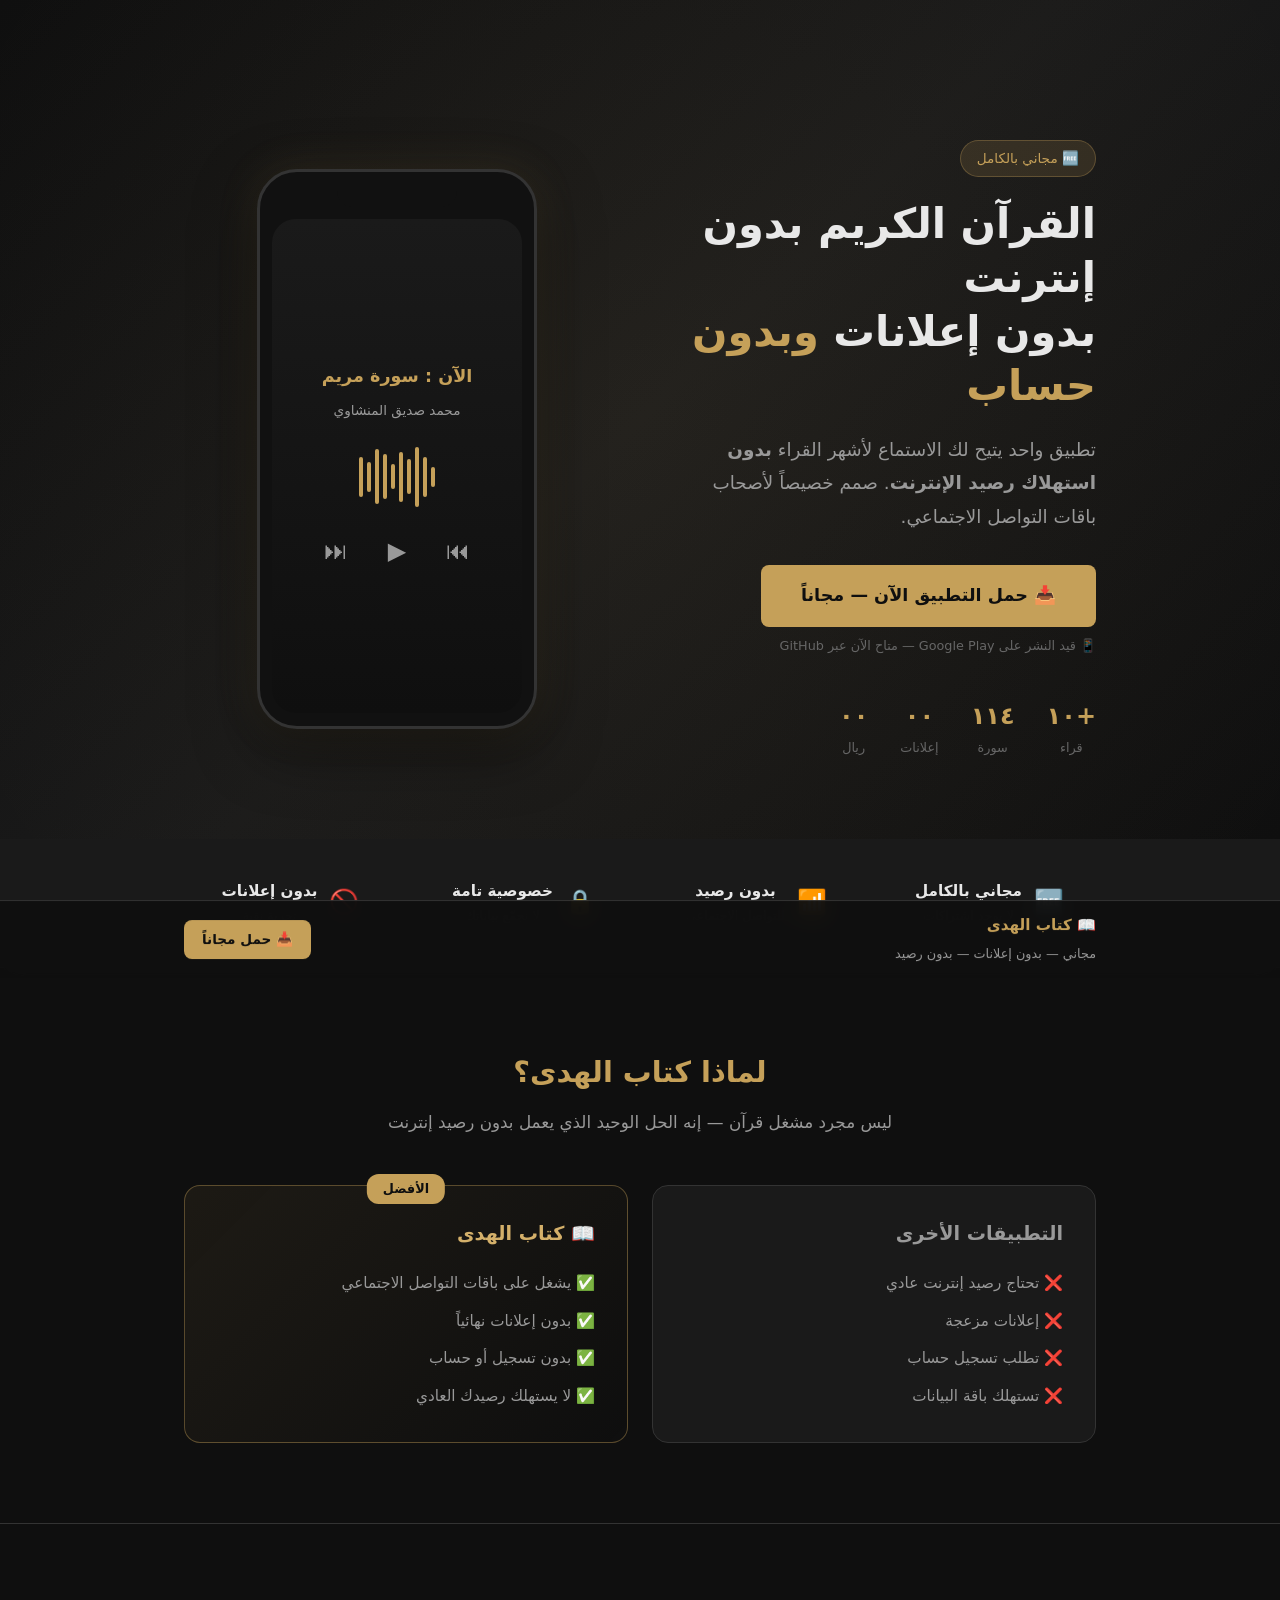
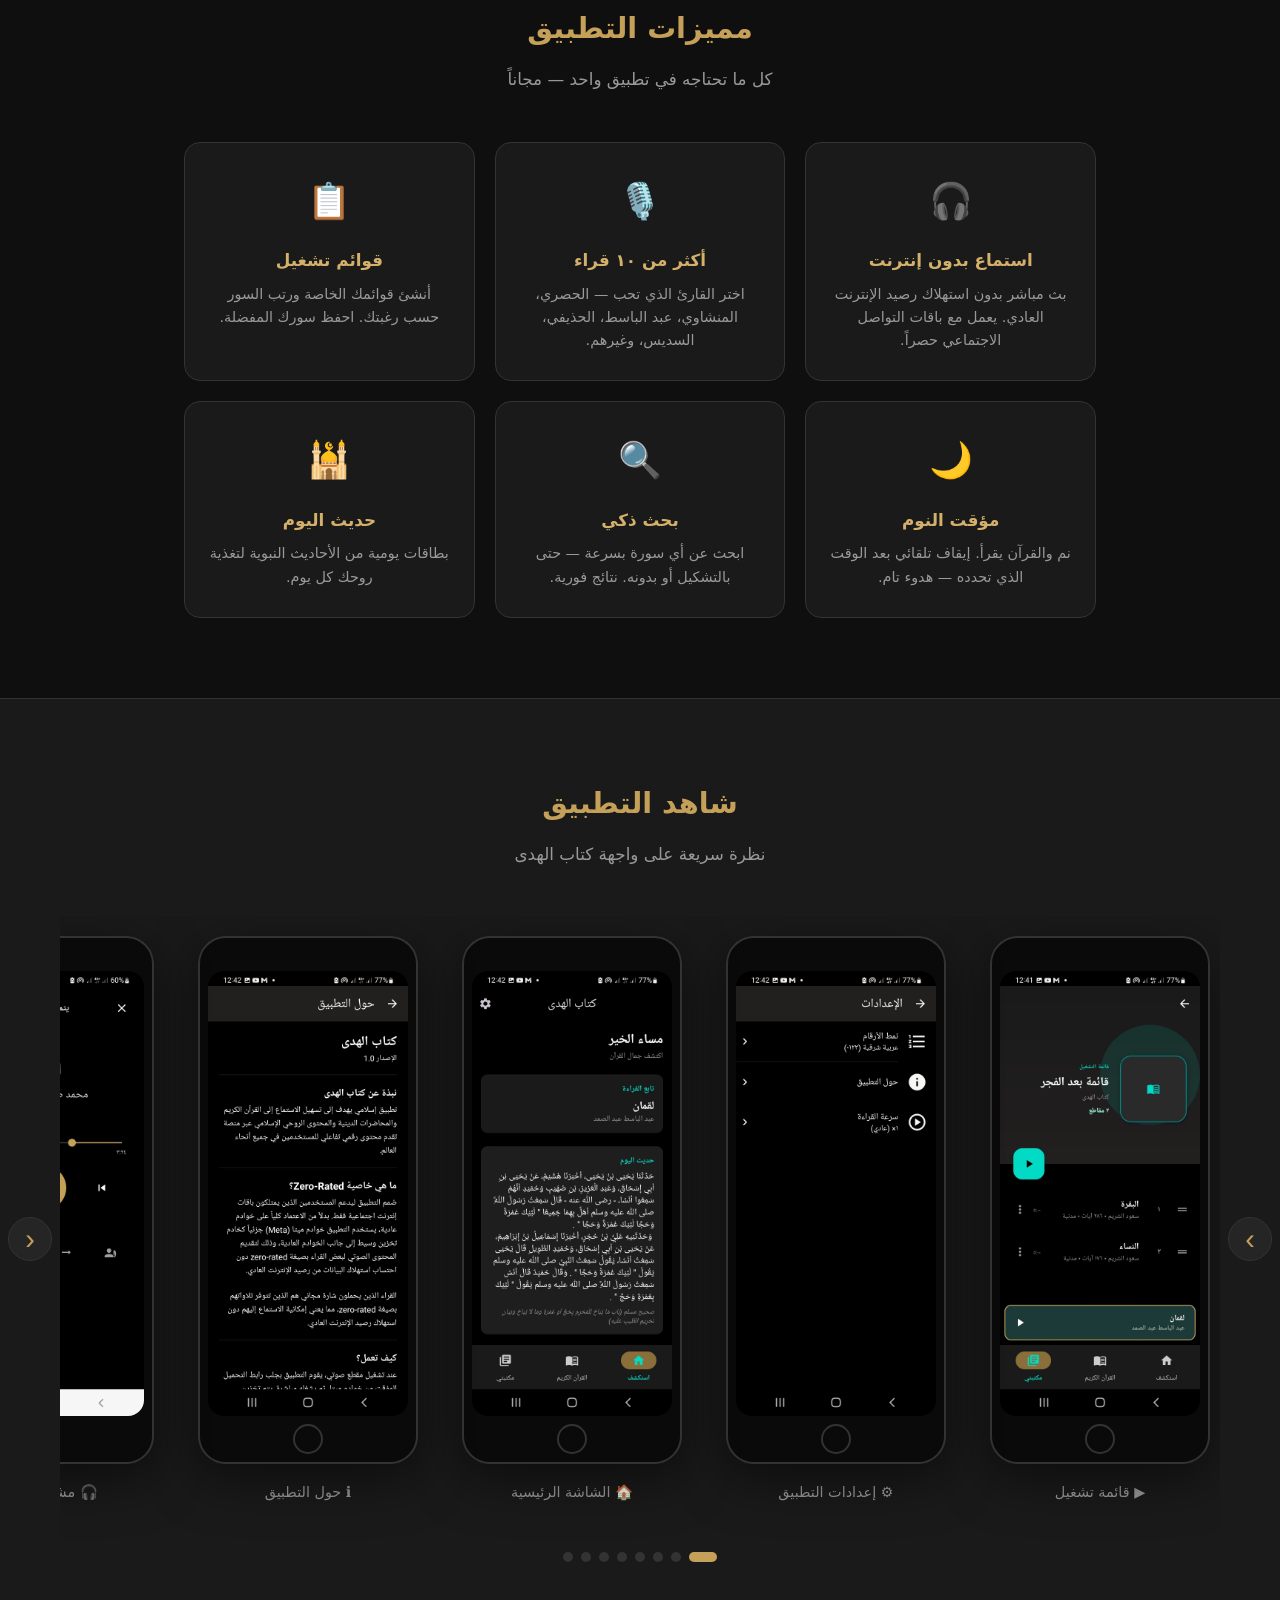
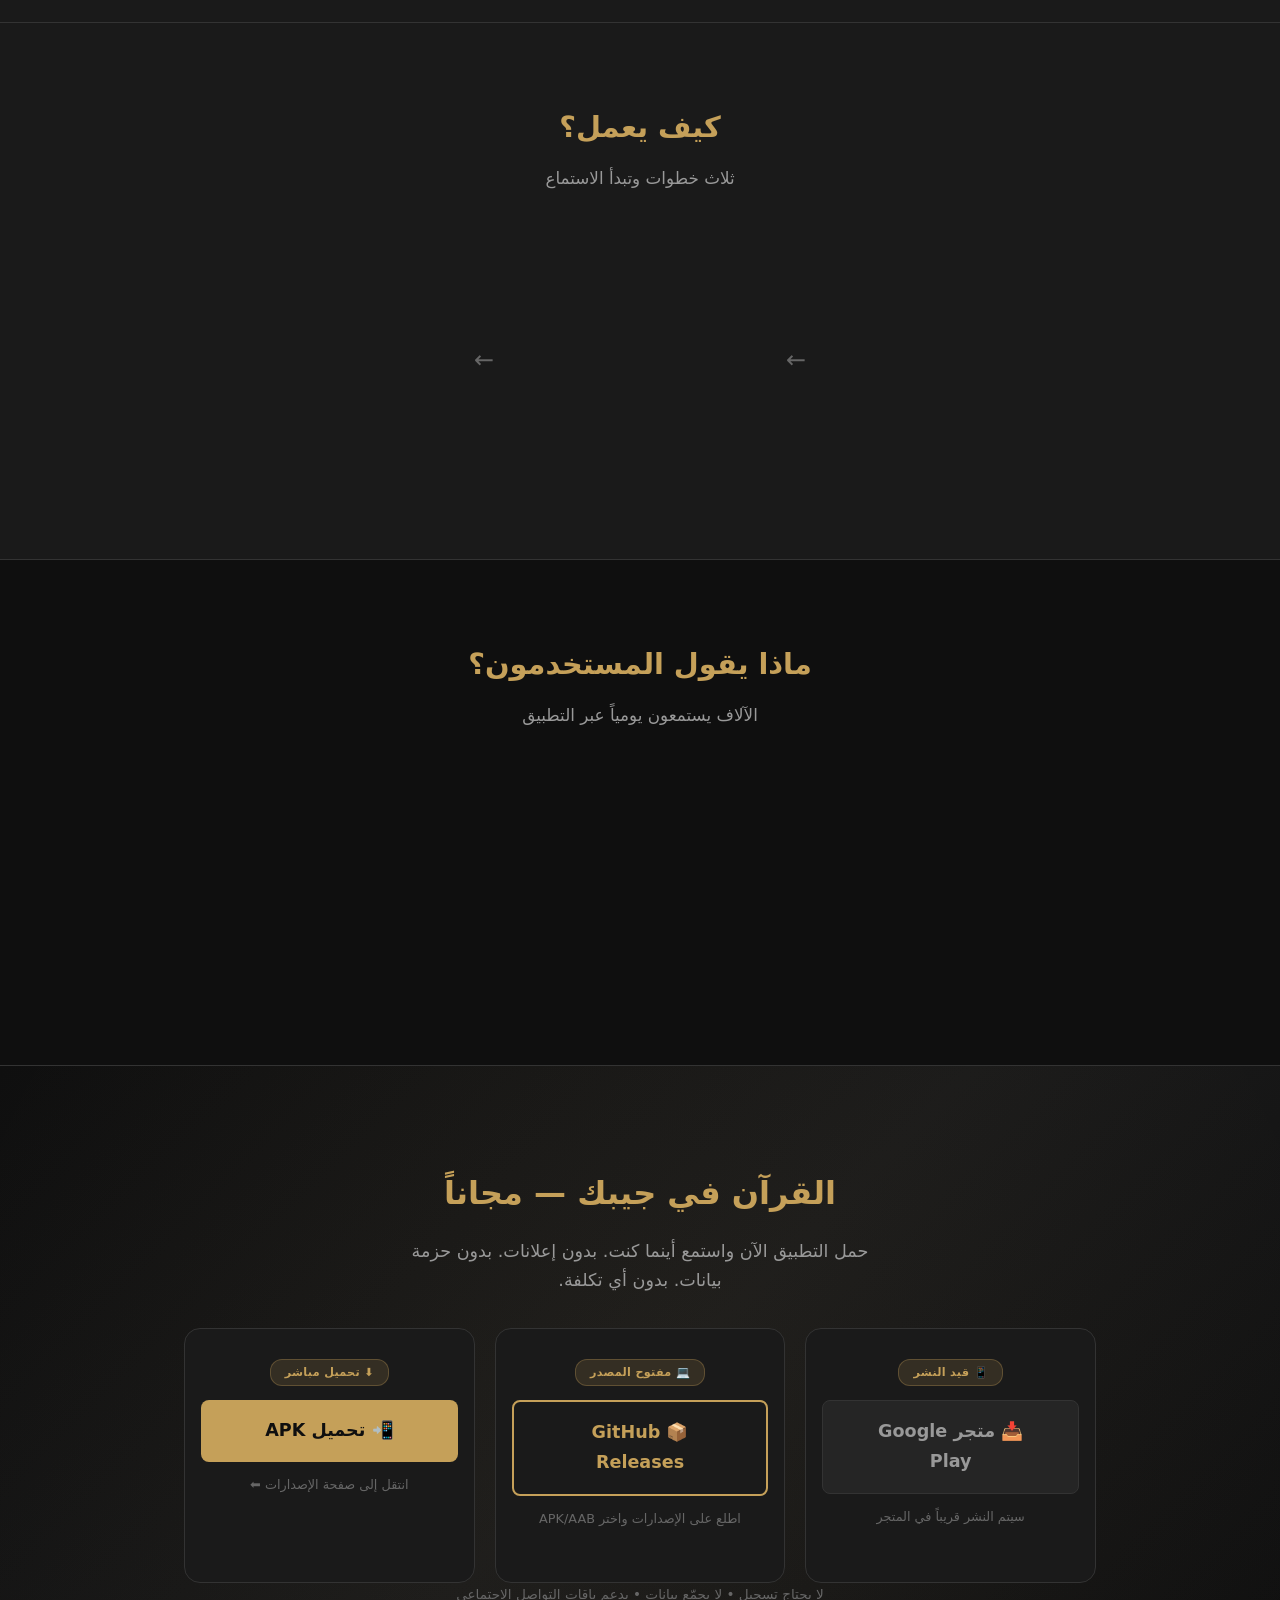
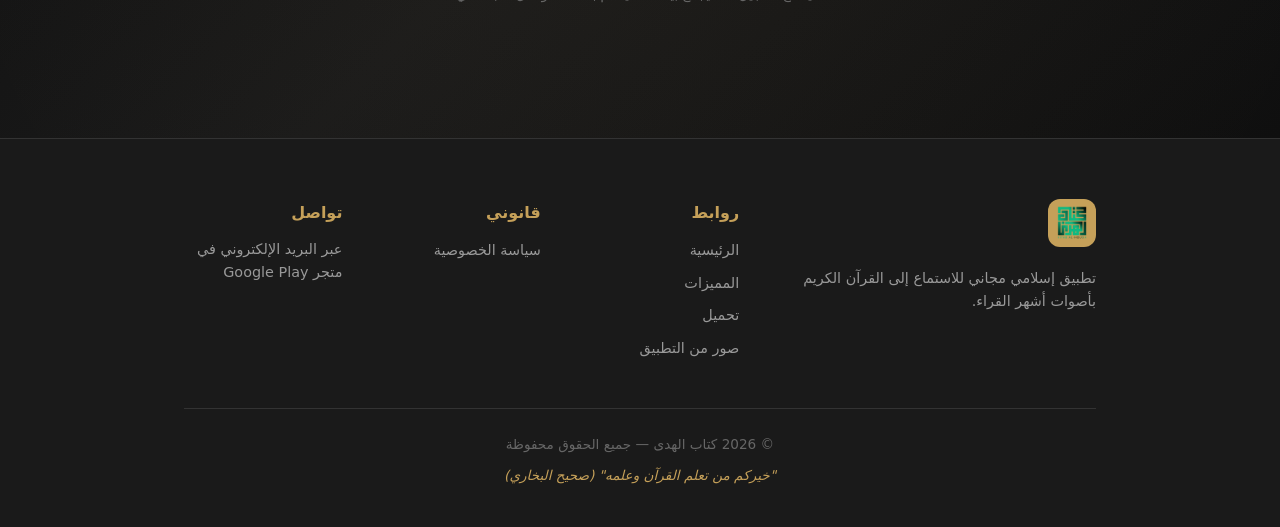
==== commit 20ee0243: "docs: add TODO comments for Play Store launch" ====
--- a/index.html
+++ b/index.html
@@ -383,7 +383,12 @@
         <h2>القرآن في جيبك — مجاناً</h2>
         <p>حمل التطبيق الآن واستمع أينما كنت. بدون إعلانات. بدون حزمة بيانات. بدون أي تكلفة.</p>
         <div class="download-grid">
-          <!-- 1. Play Store — قيد النشر -->
+          <!-- TODO: Quand l'app est publiée sur Play Store, mettre à jour ce bloc :
+               1. class="btn btn-lg btn-muted" → class="btn btn-lg btn-gold"
+               2. href="#" → href="https://play.google.com/store/apps/details?id=com.alfred.kitabalhuda"
+               3. badge "📱 قيد النشر" → "📱 متاح على Google Play"
+               4. caption "سيتم النشر قريباً" → "متوفر الآن على Google Play"
+          -->
           <div class="download-card fade-in">
             <div class="download-badge">📱 قيد النشر</div>
             <a href="#"
@@ -392,7 +397,7 @@
                aria-label="متجر Google Play — قيد النشر">
               📥 متجر Google Play
             </a>
-            <p class="btn-caption">سيتم النشر قريباً في المتجر</p>
+            <p class="btn-caption" id="playStoreCaption">سيتم النشر قريباً في المتجر</p>
           </div>
           <!-- 2. GitHub Releases — متاح الآن -->
           <div class="download-card fade-in">
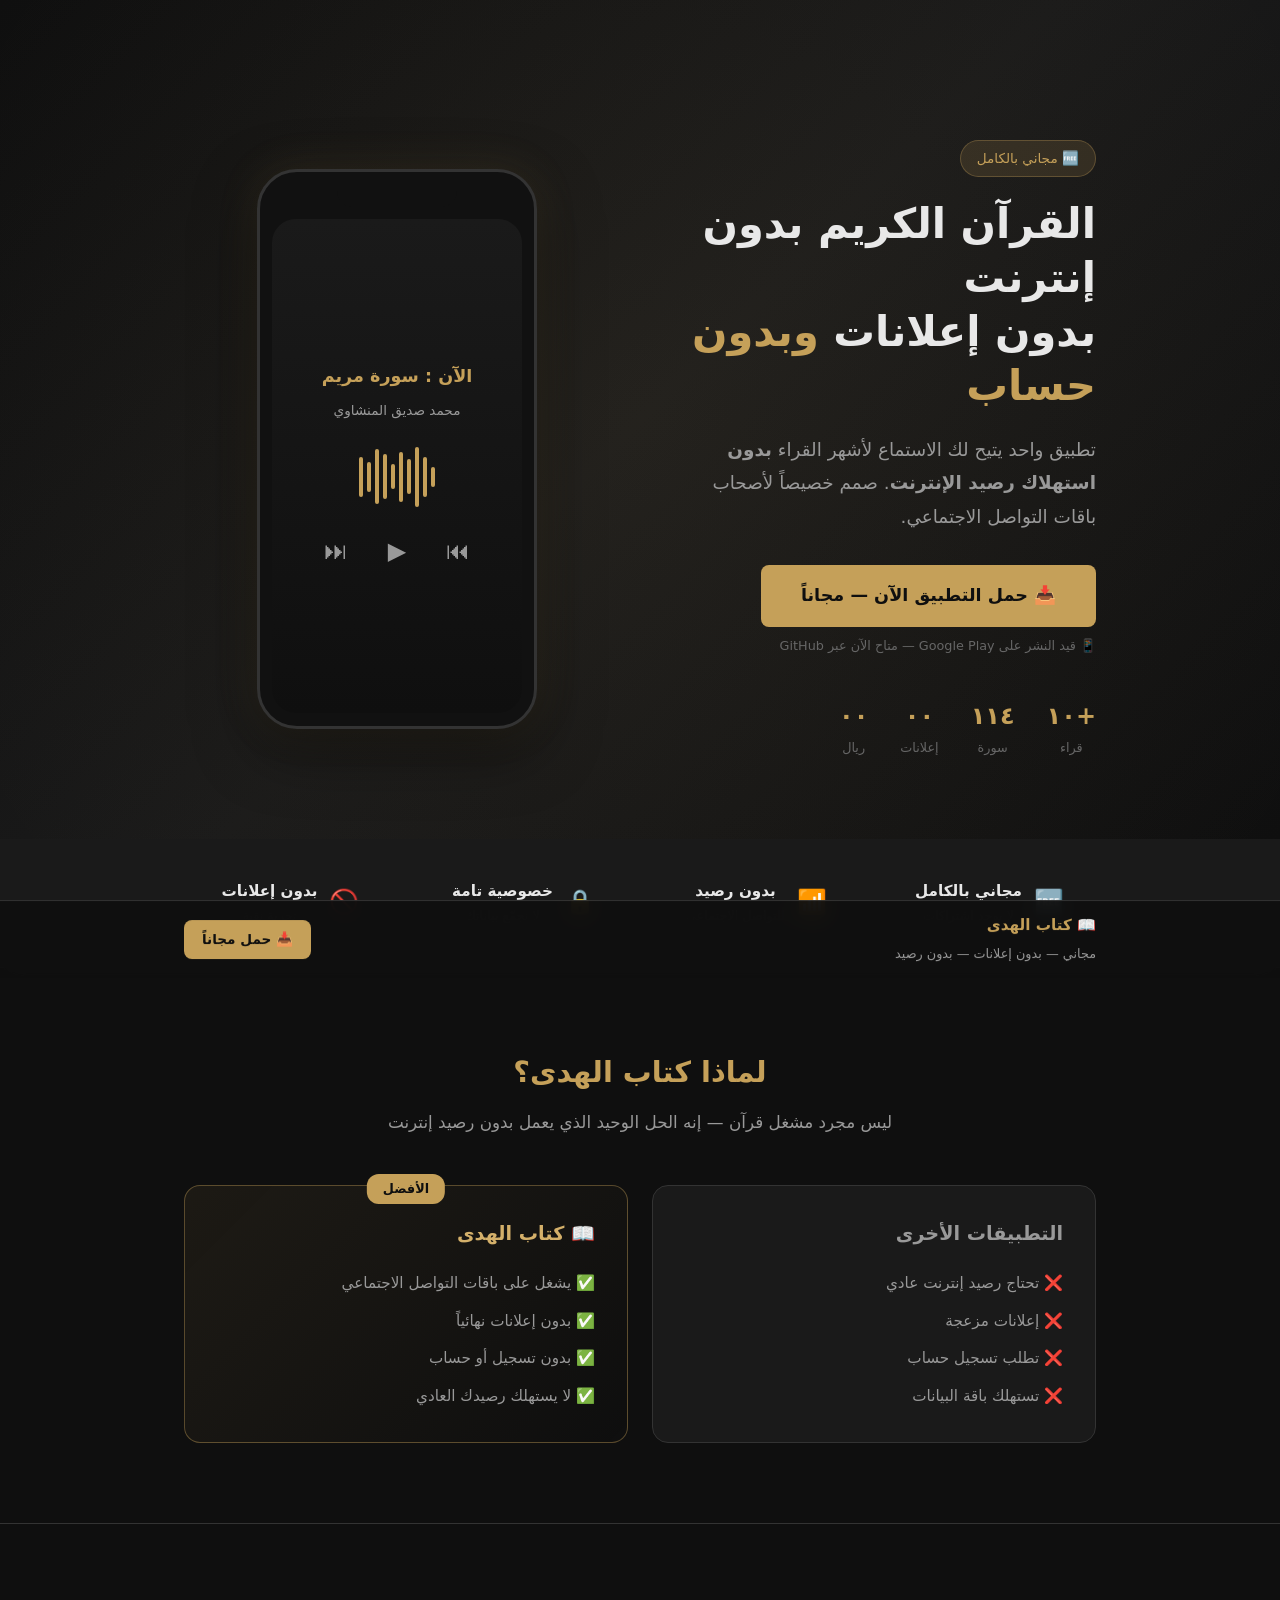
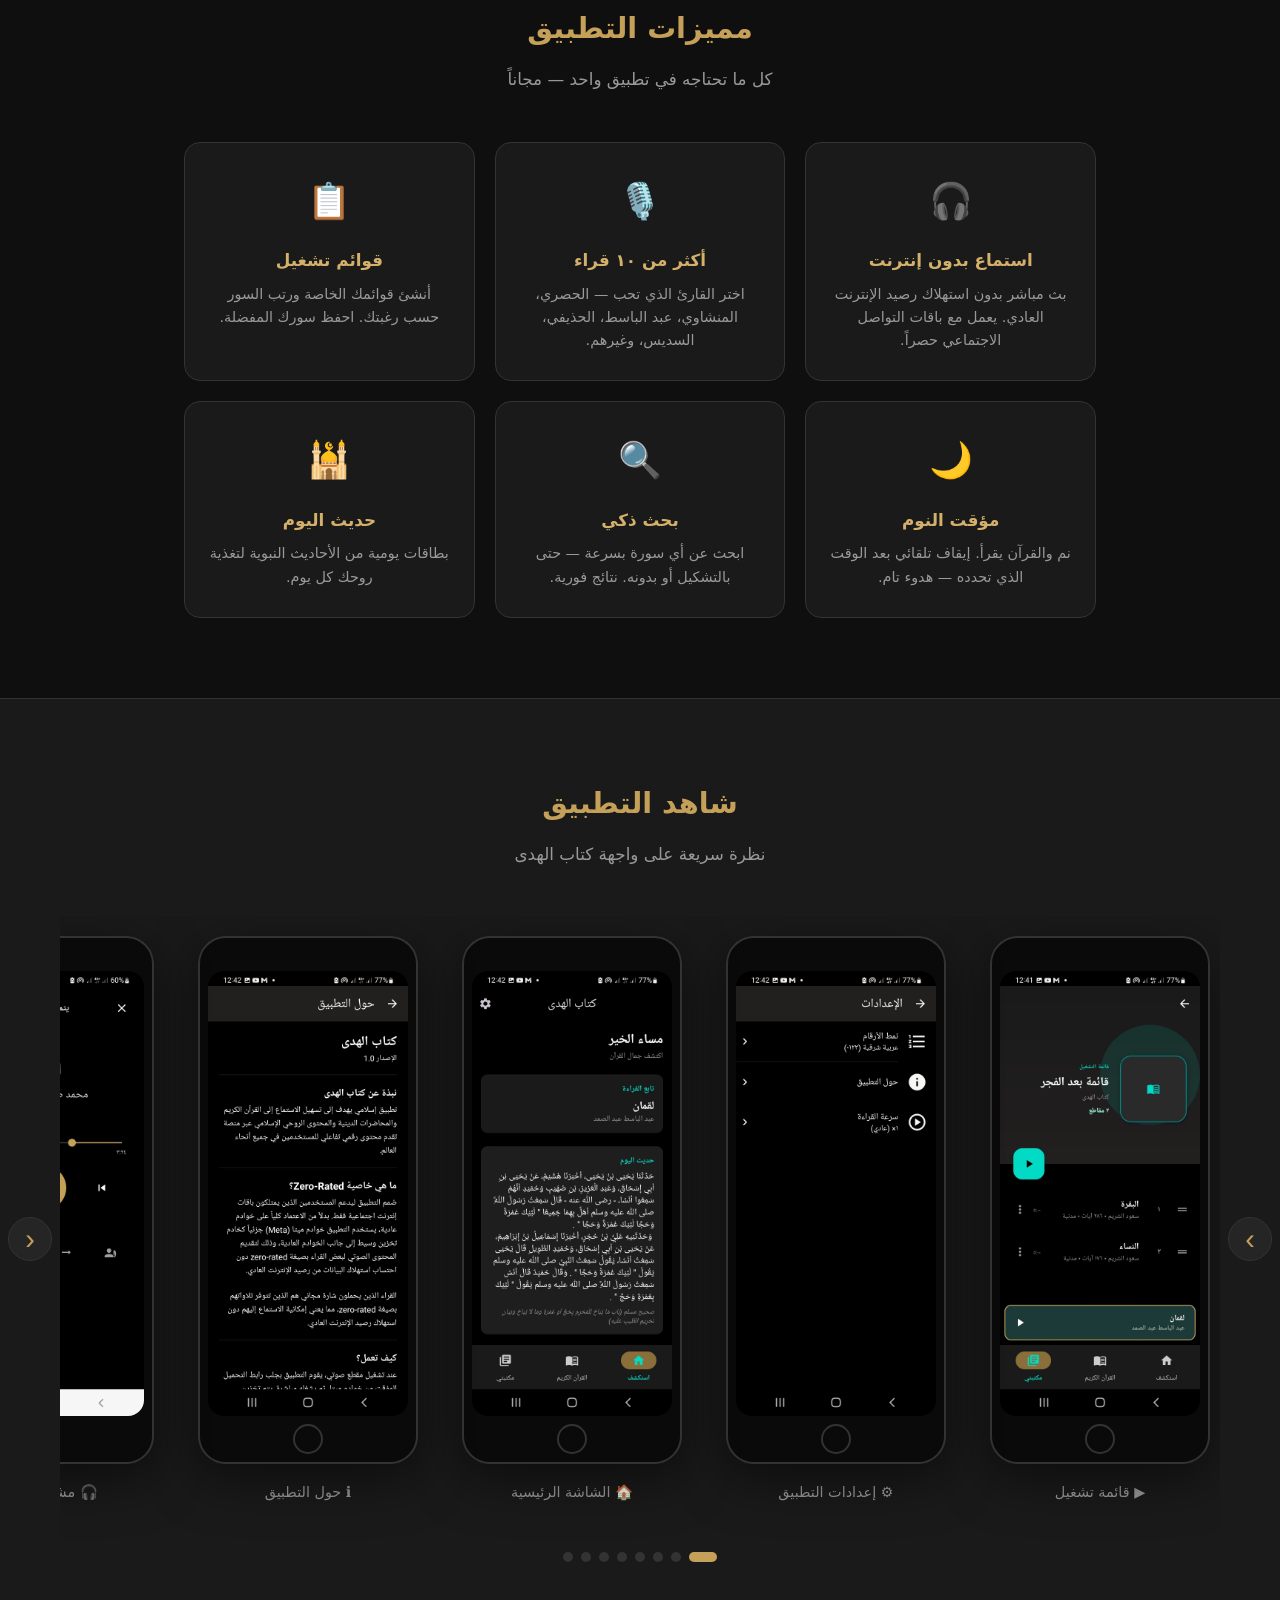
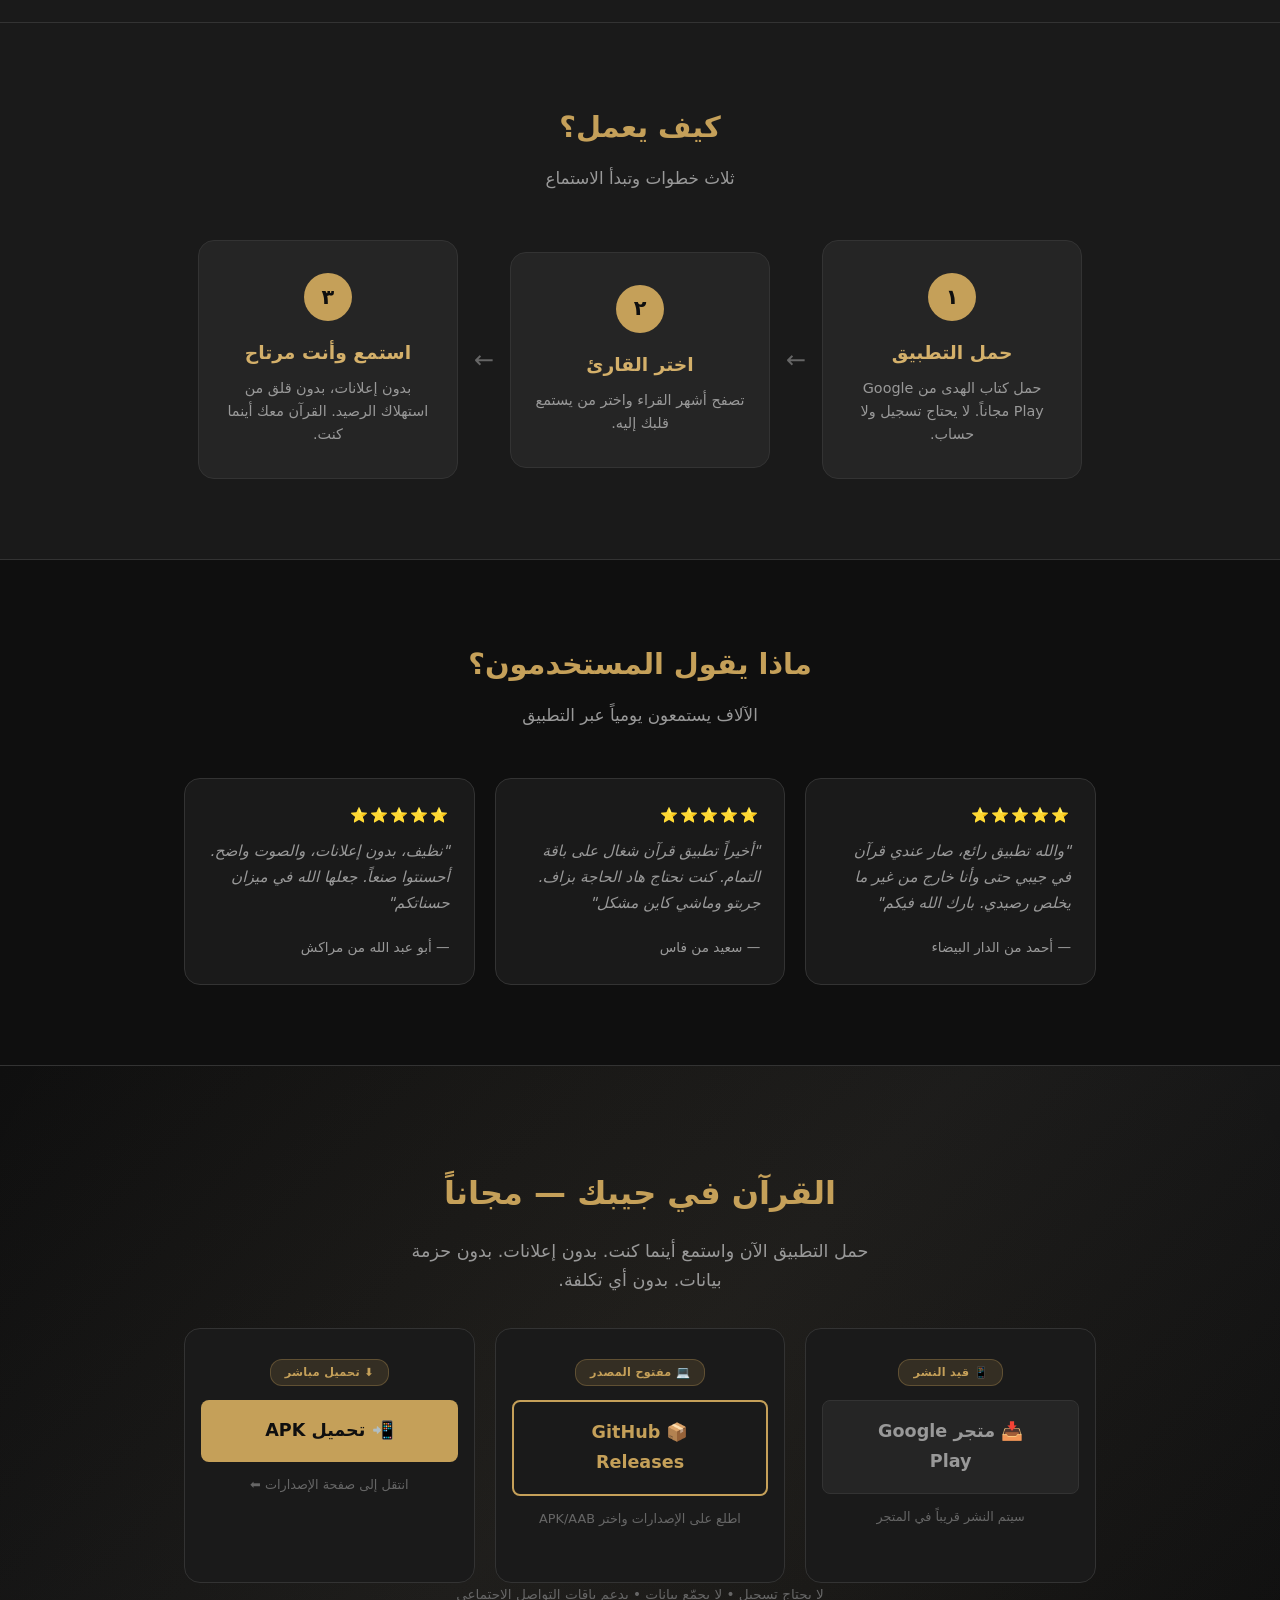
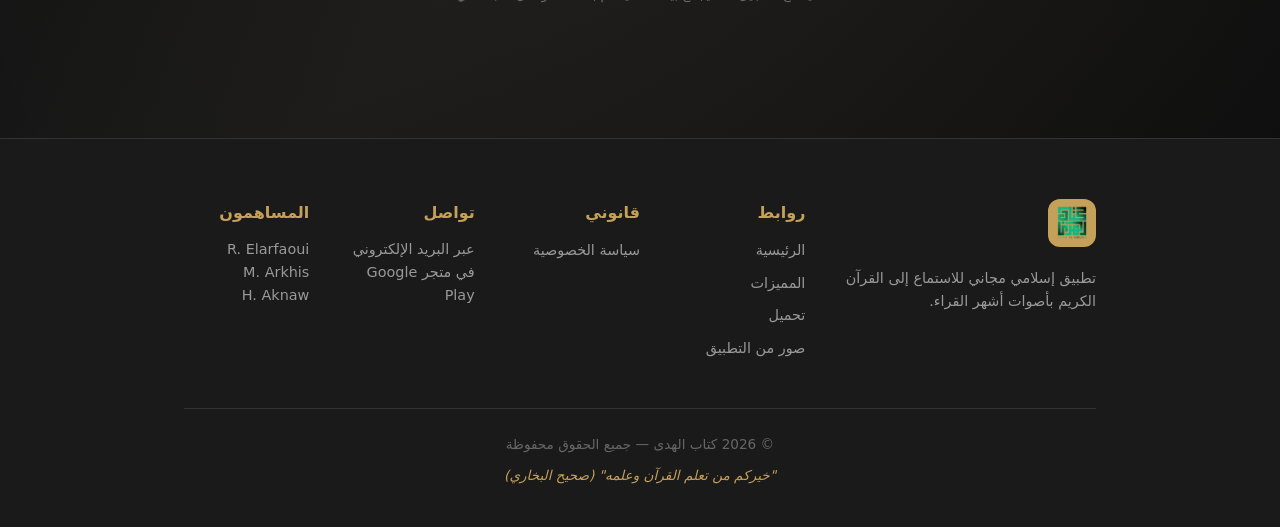
==== commit e32f6317: "feat: add contributors section in footer" ====
--- a/index.html
+++ b/index.html
@@ -450,6 +450,12 @@
         <div class="footer-col">
           <h4>تواصل</h4>
           <p>عبر البريد الإلكتروني في متجر Google Play</p>
+        </div>
+        <div class="footer-col">
+          <h4>المساهمون</h4>
+          <p>R. Elarfaoui</p>
+          <p>M. Arkhis</p>
+          <p>H. Aknaw</p>
         </div>
       </div>
       <div class="footer-bottom">
--- a/assets/style.css
+++ b/assets/style.css
@@ -510,7 +510,7 @@
 }
 .footer-grid {
   display: grid;
-  grid-template-columns: 2fr 1fr 1fr 1fr;
+  grid-template-columns: 2fr 1fr 1fr 1fr 1fr;
   gap: 40px;
   margin-bottom: 40px;
 }
